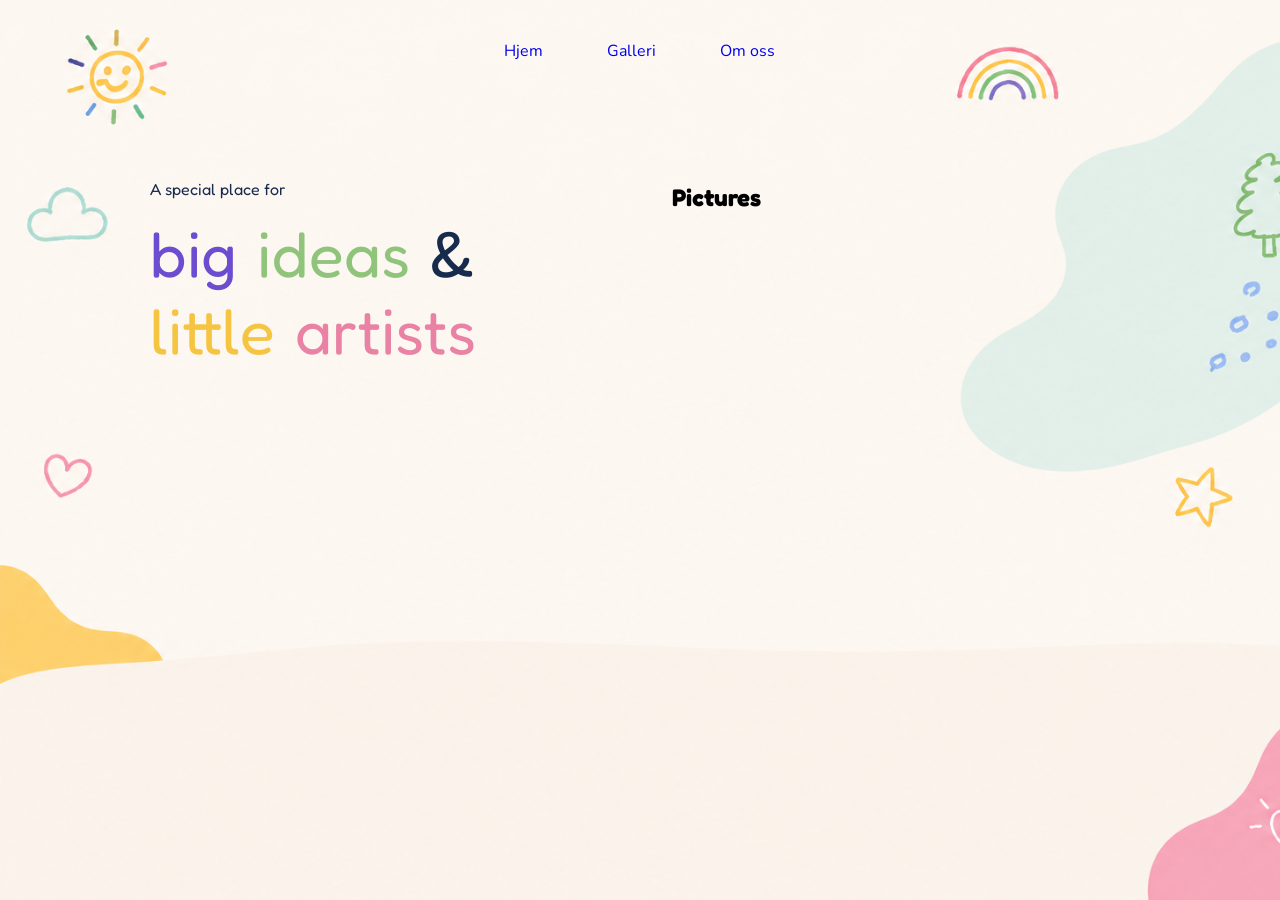
==== index.html @ 3eeebd5a "working with the style sheets" ====
<!DOCTYPE html>
<html lang="en">
<head>
    <meta charset="UTF-8">
    <meta name="viewport" content="width=device-width, initial-scale=1.0">
    <link rel="stylesheet" href="style.css">
    <link rel="stylesheet" href="responsive.css">
      <link rel="preconnect" href="https://fonts.googleapis.com">
    <link rel="preconnect" href="https://fonts.gstatic.com" crossorigin>

    <link href="https://fonts.googleapis.com/css2?family=Fredoka:wght@400;500;600;700&family=Nunito:wght@400;500;600;700&display=swap" rel="stylesheet">
    <title>My Web Page</title>
</head>
<body>
     
    <div class="container">
        <nav class="header">
            <a href="index.html">Hjem</a>
            <a href="galleri.html">Galleri</a>
            <a href="about.html">Om oss</a>
            

        </nav>
        <div class="hero">
            <div >
                <p style="margin-left: 1rem;" class="dark">A special place for</p>
                <span class="purple">big</span> <span class="soft-green">ideas</span> <span class="dark">&</span>
                <div><span class="warm-yellow">little</span> <span class="pink">artists</span></div>
            
            </div>
            <div>
                <h2>Pictures</h2>
            </div>
        </div>

    </div>

</body>
</html>
---- style.css ----
body{
    background-image: url("media/ChatGPT\ Image\ Aug\ 25\,\ 2026\,\ 08_44_20\ PM.png");
    background-repeat: no-repeat;
    background-attachment: fixed;
    background-size: cover;
    font-family: 'Nunito', sans-serif;
}

/* colors */

.purple{
    color: #6C4CCF;
}
.soft-green{
    color: #8FC47A;
}
.dark{
    color: #172B4D;
}

.warm-yellow{
    color: #F5C542;
}
.pink{
    color: #E982A5;
}



 h1, h2, h3, span, p {
            font-family: 'Fredoka', sans-serif;
}
nav a {
    text-decoration: none;
}

nav a.active {
    text-decoration: underline;
    text-decoration-thickness: 3px;
    text-underline-offset: 12px;
    text-decoration-color: burlywood;
}

.container{
    width: 80%;
    padding-left: 10%;
    padding-right: 10%;
    display: flex;
    flex-direction: column;
}

.header{
    width: 100%;
    display: flex;
    gap: 4rem;
    margin-top: 2rem;
    align-items: center;
    justify-content: center;

}

.hero{
    display: grid;
    grid-template-columns: 1fr 1fr;
    margin-top: 10%;
    gap: 4rem;
}
span{
    font-size: 4rem;
    margin-left: 1rem;
}
.flex{
    display: flex;
    flex-direction: column;
    gap: 2rem;
}
---- responsive.css ----
@media (max-width: 768px){
    .hero{
        grid-template-columns: 1fr;
    }

}
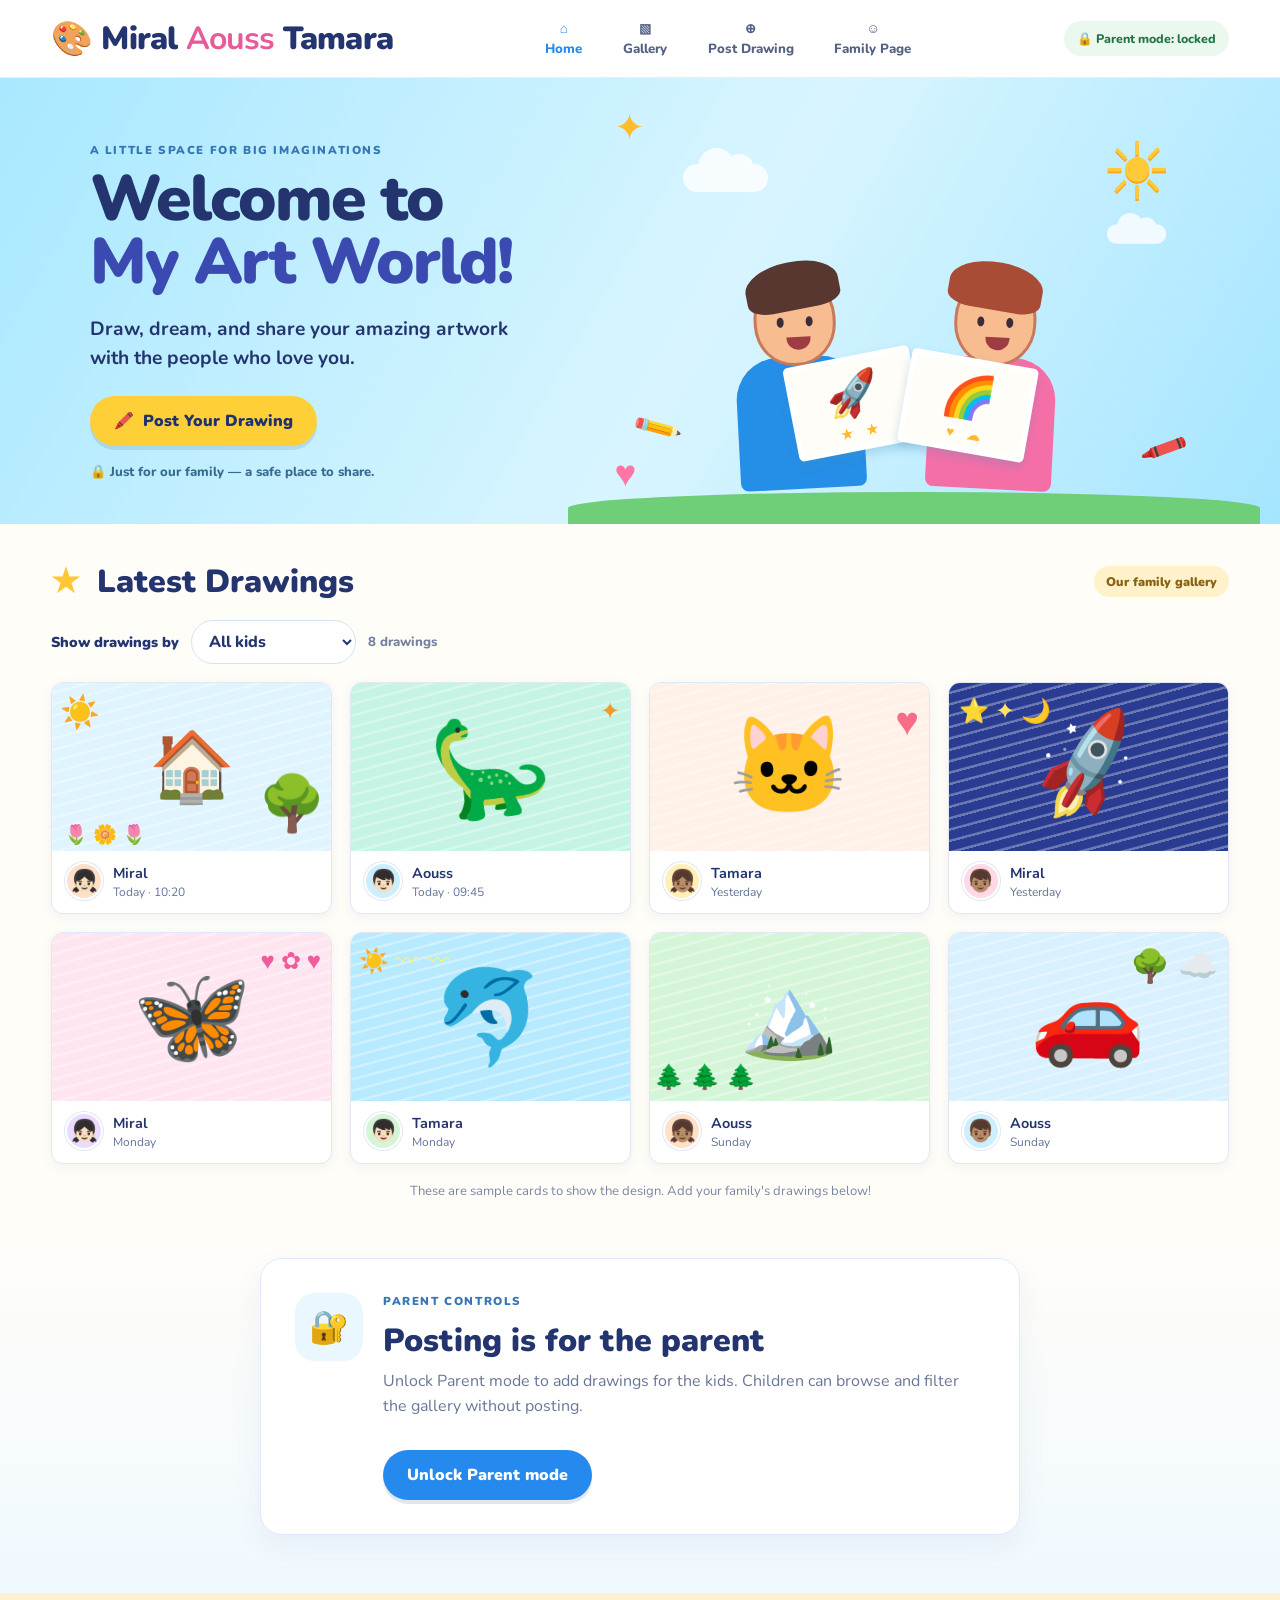
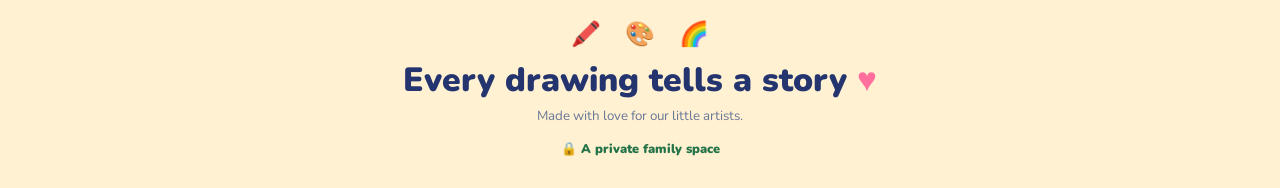
==== commit b1ccb14f: "new design" ====
--- a/index.html
+++ b/index.html
@@ -1,39 +1,150 @@
-<!DOCTYPE html>
+<!doctype html>
 <html lang="en">
 <head>
-    <meta charset="UTF-8">
-    <meta name="viewport" content="width=device-width, initial-scale=1.0">
-    <link rel="stylesheet" href="style.css">
-    <link rel="stylesheet" href="responsive.css">
-      <link rel="preconnect" href="https://fonts.googleapis.com">
-    <link rel="preconnect" href="https://fonts.gstatic.com" crossorigin>
-
-    <link href="https://fonts.googleapis.com/css2?family=Fredoka:wght@400;500;600;700&family=Nunito:wght@400;500;600;700&display=swap" rel="stylesheet">
-    <title>My Web Page</title>
+  <meta charset="utf-8">
+  <meta name="viewport" content="width=device-width, initial-scale=1">
+  <meta name="description" content="A private family gallery for sharing children's drawings.">
+  <title>My Art World — Our Family Art Gallery</title>
+  <link rel="stylesheet" href="css/styles.css">
+  <script src="js/app.js" defer></script>
 </head>
 <body>
-     
-    <div class="container">
-        <nav class="header">
-            <a href="index.html">Hjem</a>
-            <a href="galleri.html">Galleri</a>
-            <a href="about.html">Om oss</a>
-            
+  <header class="site-header">
+    <a class="brand" href="#" aria-label="My Art World home">
+      <span class="brand-mark" aria-hidden="true">🎨</span>
+      <span>Miral <b>Aouss</b> Tamara</span>
+    </a>
+    <button class="menu-toggle" id="menuToggle" aria-label="Toggle navigation" aria-expanded="false">☰</button>
+    <nav class="main-nav" id="mainNav" aria-label="Main navigation">
+      <a class="nav-link active" href="#home">⌂ <span>Home</span></a>
+      <a class="nav-link" href="#gallery">▧ <span>Gallery</span></a>
+      <a class="nav-link" href="#uploadSection">⊕ <span>Post Drawing</span></a>
+      <a class="nav-link" href="#family">☺ <span>Family Page</span></a>
+    </nav>
+    <button class="privacy-pill parent-mode-button" id="parentModeButton" type="button" aria-controls="uploadSection">🔒 Parent mode: locked</button>
+  </header>
 
-        </nav>
-        <div class="hero">
-            <div >
-                <p style="margin-left: 1rem;" class="dark">A special place for</p>
-                <span class="purple">big</span> <span class="soft-green">ideas</span> <span class="dark">&</span>
-                <div><span class="warm-yellow">little</span> <span class="pink">artists</span></div>
-            
-            </div>
-            <div>
-                <h2>Pictures</h2>
-            </div>
+  <main>
+    <section class="hero" id="home">
+      <div class="hero-doodles doodle-star">✦</div>
+      <div class="hero-doodles doodle-heart">♥</div>
+      <div class="hero-copy">
+        <p class="eyebrow">A LITTLE SPACE FOR BIG IMAGINATIONS</p>
+        <h1>Welcome to<br><span>My Art World!</span></h1>
+        <p class="hero-description">Draw, dream, and share your amazing artwork with the people who love you.</p>
+        <a class="button button-yellow" href="#uploadSection"><span aria-hidden="true">🖍️</span> Post Your Drawing</a>
+        <p class="privacy-note">🔒 Just for our family — a safe place to share.</p>
+      </div>
+      <div class="hero-art" aria-label="Illustration of children proudly showing their drawings">
+        <div class="sun">☀</div>
+        <div class="cloud cloud-one"></div><div class="cloud cloud-two"></div>
+        <div class="kid kid-blue">
+          <div class="hair hair-dark"></div><div class="face"><span class="eye"></span><span class="eye"></span><span class="smile"></span></div>
+          <div class="body blue-body"></div>
+          <div class="drawing rocket-paper"><span>🚀</span><small>★　★</small></div>
         </div>
+        <div class="kid kid-pink">
+          <div class="hair hair-red"></div><div class="face"><span class="eye"></span><span class="eye"></span><span class="smile"></span></div>
+          <div class="body pink-body"></div>
+          <div class="drawing rainbow-paper"><span>🌈</span><small>♥　☁</small></div>
+        </div>
+        <span class="floating-pencil pencil-a">✏️</span><span class="floating-pencil pencil-b">🖍️</span>
+        <div class="grass"></div>
+      </div>
+    </section>
 
-    </div>
+    <section class="gallery-section" id="gallery">
+      <div class="section-heading">
+        <h2><span class="heading-star">★</span> Latest Drawings</h2>
+        <span class="family-label">Our family gallery</span>
+      </div>
+      <div class="gallery-tools">
+        <label for="kidFilter">Show drawings by</label>
+        <select id="kidFilter">
+          <option value="all">All kids</option>
+          <option value="Miral">Miral</option>
+          <option value="Aouss">Aouss</option>
+          <option value="Tamara">Tamara</option>
+      
+        </select>
+        <span class="filter-count" id="filterCount" aria-live="polite">8 drawings</span>
+      </div>
+      <div class="gallery-grid" id="galleryGrid">
+        <article class="art-card" data-artist="Miral">
+          <div class="artwork art-house" role="img" aria-label="A colorful house, sunshine, flowers and a tree">
+            <span class="sun-drawing">☀️</span><span class="house">🏠</span><span class="tree">🌳</span><span class="flowers">🌷 🌼 🌷</span>
+          </div><div class="art-meta"><span class="avatar avatar-peach">👧🏻</span><div><strong>Miral</strong><small>Today · 10:20</small></div></div>
+        </article>
+        <article class="art-card" data-artist="Aouss">
+          <div class="artwork art-dino" role="img" aria-label="A friendly green dinosaur drawing"><span>🦕</span><i>✦</i></div>
+          <div class="art-meta"><span class="avatar avatar-blue">👦🏻</span><div><strong>Aouss</strong><small>Today · 09:45</small></div></div>
+        </article>
+        <article class="art-card" data-artist="Tamara">
+          <div class="artwork art-cat" role="img" aria-label="A cute orange cat drawing"><span>🐱</span><i>♥</i></div>
+          <div class="art-meta"><span class="avatar avatar-yellow">👧🏽</span><div><strong>Tamara</strong><small>Yesterday</small></div></div>
+        </article>
+        <article class="art-card" data-artist="Miral">
+          <div class="artwork art-space" role="img" aria-label="A rocket flying through space"><span>🚀</span><i>⭐ ✦ 🌙</i></div>
+          <div class="art-meta"><span class="avatar avatar-pink">👦🏽</span><div><strong>Miral</strong><small>Yesterday</small></div></div>
+        </article>
+        <article class="art-card" data-artist="Miral">
+          <div class="artwork art-butterfly" role="img" aria-label="A colorful butterfly"><span>🦋</span><i>♥ ✿ ♥</i></div>
+          <div class="art-meta"><span class="avatar avatar-lilac">👧🏻</span><div><strong>Miral</strong><small>Monday</small></div></div>
+        </article>
+        <article class="art-card" data-artist="Tamara">
+          <div class="artwork art-ocean" role="img" aria-label="A dolphin jumping in a blue sea"><span>🐬</span><i>☀️ 〰 〰</i></div>
+          <div class="art-meta"><span class="avatar avatar-green">👦🏻</span><div><strong>Tamara</strong><small>Monday</small></div></div>
+        </article>
+        <article class="art-card" data-artist="Aouss">
+          <div class="artwork art-mountain" role="img" aria-label="Mountains, trees and a river"><span>🏔️</span><i>🌲 🌲 🌲</i></div>
+          <div class="art-meta"><span class="avatar avatar-peach">👧🏽</span><div><strong>Aouss</strong><small>Sunday</small></div></div>
+        </article>
+        <article class="art-card" data-artist="Aouss">
+          <div class="artwork art-car" role="img" aria-label="A red car on a road"><span>🚗</span><i>🌳 ☁️</i></div>
+          <div class="art-meta"><span class="avatar avatar-blue">👦🏽</span><div><strong>Aouss</strong><small>Sunday</small></div></div>
+        </article>
+      </div>
+      <p class="demo-note">These are sample cards to show the design. Add your family's drawings below!</p>
+    </section>
 
+    <section class="upload-section" id="uploadSection">
+      <div class="upload-card">
+        <div class="parent-lock-message" id="parentLockMessage">
+          <span class="lock-illustration" aria-hidden="true">🔐</span>
+          <div>
+            <p class="eyebrow">PARENT CONTROLS</p>
+            <h2>Posting is for the parent</h2>
+            <p>Unlock Parent mode to add drawings for the kids. Children can browse and filter the gallery without posting.</p>
+            <button class="button button-blue" id="unlockParentButton" type="button">Unlock Parent mode</button>
+          </div>
+        </div>
+        <div class="upload-form-wrap" id="uploadFormWrap" hidden>
+        <div class="upload-intro">
+          <span class="upload-icon">🖍️</span>
+          <div><p class="eyebrow">YOUR NEXT MASTERPIECE</p><h2>Share a new drawing</h2>
+          <p>Choose a picture from your device and give your artwork a name.</p></div>
+        </div>
+        <form id="uploadForm">
+          <label class="field-label" for="drawingTitle">Drawing name</label>
+          <input id="drawingTitle" name="drawingTitle" type="text" maxlength="60" placeholder="My amazing rainbow..." required>
+          <label class="field-label" for="artistName">Artist</label>
+          <input id="artistName" name="artistName" type="text" maxlength="30" placeholder="Who made this?" required>
+          <label class="field-label" for="drawingFile">Choose drawing picture</label>
+          <input id="drawingFile" name="drawingFile" type="file" accept="image/*" required>
+          <p class="form-hint">Prototype note: pictures are only added in this browser preview. They are not uploaded to a server or shared with family members.</p>
+          <button class="button button-blue" type="submit">✨ Add to this gallery</button>
+          <p class="form-message" id="formMessage" role="status" aria-live="polite"></p>
+        </form>
+        </div>
+      </div>
+    </section>
+  </main>
+
+  <footer class="site-footer" id="family">
+    <div class="footer-art" aria-hidden="true">🖍️　🎨　🌈</div>
+    <p>Every drawing tells a story <span>♥</span></p>
+    <small>Made with love for our little artists.</small>
+    <div class="footer-lock">🔒 A private family space</div>
+  </footer>
 </body>
-</html>+</html>
--- a/css/styles.css
+++ b/css/styles.css
@@ -0,0 +1,122 @@
+@import url('https://fonts.googleapis.com/css2?family=Nunito:wght@400;600;700;800;900&display=swap');
+
+:root {
+  --navy: #24346f;
+  --blue: #2689ed;
+  --sky: #bcecff;
+  --yellow: #ffcf38;
+  --pink: #ff8bb4;
+  --paper: #fffdf8;
+  --muted: #64739a;
+}
+* { box-sizing: border-box; }
+html { scroll-behavior: smooth; }
+body { margin: 0; font-family: 'Nunito', 'Trebuchet MS', sans-serif; color: var(--navy); background: var(--paper); }
+a { color: inherit; text-decoration: none; }
+.site-header { min-height: 78px; padding: 12px clamp(16px, 4vw, 52px); display: flex; align-items: center; justify-content: space-between; gap: 24px; background: #fff; border-bottom: 1px solid #e5f0ff; position: sticky; top: 0; z-index: 10; }
+.brand { display: flex; align-items: center; gap: 9px; font-size: clamp(1.45rem, 2.5vw, 2.15rem); font-weight: 900; letter-spacing: -.8px; white-space: nowrap; }
+.brand-mark { font-size: 2.1rem; }
+.brand b { color: #e75b9a; }
+.main-nav { display: flex; align-items: center; gap: clamp(12px, 2.4vw, 36px); }
+.nav-link { display: flex; flex-direction: column; align-items: center; gap: 2px; padding: 7px 5px; color: #536183; font-weight: 800; font-size: .83rem; }
+.nav-link:first-letter { font-size: 1.25rem; }
+.nav-link:hover, .nav-link.active { color: var(--blue); }
+.privacy-pill { white-space: nowrap; border-radius: 999px; background: #eaf8ed; color: #247348; padding: 9px 13px; font-weight: 800; font-size: .78rem; }
+.menu-toggle { display: none; border: 0; border-radius: 10px; background: #eef6ff; padding: 8px 12px; color: var(--navy); font-size: 1.25rem; }
+.hero { position: relative; overflow: hidden; display: grid; grid-template-columns: 1fr 1.1fr; min-height: 360px; padding: clamp(34px, 5vw, 66px) clamp(24px, 7vw, 96px) 30px; background: linear-gradient(120deg, #a9e8ff 0%, #d8f5ff 55%, #a5e5ff 100%); }
+.hero-copy { z-index: 2; max-width: 520px; align-self: center; }
+.eyebrow { margin: 0 0 10px; color: #3676b5; font-size: .72rem; font-weight: 900; letter-spacing: 1.6px; }
+h1 { margin: 0; font-size: clamp(2.6rem, 5vw, 4.3rem); line-height: .99; font-weight: 900; letter-spacing: -2px; }
+h1 span { color: #3b4ab0; }
+.hero-description { max-width: 420px; margin: 20px 0 24px; font-size: clamp(1rem, 1.6vw, 1.2rem); line-height: 1.5; font-weight: 700; }
+.button { display: inline-flex; justify-content: center; align-items: center; gap: 9px; border: 0; border-radius: 999px; padding: 14px 24px; font: inherit; font-weight: 900; cursor: pointer; box-shadow: 0 4px 0 rgba(31, 57, 105, .12); transition: transform .15s ease, box-shadow .15s ease; }
+.button:hover { transform: translateY(-2px); box-shadow: 0 6px 0 rgba(31, 57, 105, .12); }
+.button-yellow { background: var(--yellow); color: #1f326e; }
+.button-blue { background: var(--blue); color: white; margin-top: 14px; }
+.privacy-note { color: #366b91; font-size: .82rem; font-weight: 800; margin-top: 17px; }
+.hero-art { min-height: 280px; position: relative; align-self: stretch; }
+.sun { position: absolute; right: 3%; top: -24px; font-size: 5rem; color: #ffca37; text-shadow: 0 2px #f7a91b; }
+.cloud { position: absolute; width: 85px; height: 28px; background: #fff; border-radius: 40px; opacity: .8; }
+.cloud:before, .cloud:after { content: ""; position: absolute; background: inherit; border-radius: 50%; }
+.cloud:before { width: 37px; height: 37px; left: 15px; top: -16px; }
+.cloud:after { width: 29px; height: 29px; left: 42px; top: -10px; }
+.cloud-one { top: 22px; left: 12%; }.cloud-two { top: 78px; right: 2%; transform: scale(.7); }
+.kid { position: absolute; bottom: 5px; width: 155px; height: 245px; }
+.kid-blue { left: 18%; transform: rotate(-3deg); }.kid-pink { left: 52%; transform: rotate(3deg); }
+.face { position: absolute; z-index: 2; top: 34px; left: 38px; width: 82px; height: 88px; border-radius: 46% 46% 48% 48%; background: #f7bd91; border: 3px solid #c87958; }
+.hair { position: absolute; z-index: 3; top: 18px; left: 31px; width: 94px; height: 48px; border-radius: 50% 48% 25% 25%; }
+.hair-dark { background: #57372f; transform: rotate(-8deg); }.hair-red { background: #a94c35; transform: rotate(7deg); }
+.eye { position: absolute; top: 36px; width: 7px; height: 10px; border-radius: 50%; background: #392d3a; }.eye:first-child { left: 20px; }.eye:nth-child(2) { right: 20px; }
+.smile { position: absolute; bottom: 13px; left: 29px; width: 24px; height: 13px; border-radius: 0 0 18px 18px; background: #9e3c43; }
+.body { position: absolute; bottom: 0; left: 17px; width: 126px; height: 132px; border-radius: 42px 42px 8px 8px; }
+.blue-body { background: #258ee7; }.pink-body { background: #f56fa7; }
+.drawing { position: absolute; z-index: 4; top: 115px; width: 128px; height: 95px; border: 5px solid white; background: #fffdf7; box-shadow: 0 5px 10px #4c8db744; display: flex; flex-direction: column; align-items: center; justify-content: center; border-radius: 5px; }
+.drawing span { font-size: 2.7rem; }.drawing small { color: #ffb92c; font-weight: 900; }.rocket-paper { left: 70px; transform: rotate(-8deg); }.rainbow-paper { left: -8px; transform: rotate(7deg); }
+.floating-pencil { position: absolute; z-index: 5; font-size: 2rem; }.pencil-a { left: 4%; bottom: 45px; transform: rotate(-30deg); }.pencil-b { right: 1%; bottom: 24px; transform: rotate(25deg); }
+.grass { position: absolute; height: 32px; left: -8%; right: -12%; bottom: -30px; background: #6fce78; border-radius: 50% 50% 0 0; }
+.doodle-star, .doodle-heart { position: absolute; color: #ffbd2e; font-size: 2.3rem; }.doodle-star { top: 25px; left: 48%; }.doodle-heart { bottom: 25px; left: 48%; color: #ff75a5; }
+.gallery-section { max-width: 1320px; margin: 0 auto; padding: 36px clamp(18px, 4vw, 52px) 30px; }
+.section-heading { display: flex; justify-content: space-between; align-items: center; gap: 12px; margin-bottom: 20px; }
+h2 { margin: 0; font-size: clamp(1.55rem, 2.5vw, 2rem); font-weight: 900; }
+.heading-star { color: #ffc832; margin-right: 8px; }
+.family-label { background: #fff1c9; color: #886315; padding: 7px 12px; border-radius: 999px; font-weight: 900; font-size: .78rem; }
+.gallery-grid { display: grid; grid-template-columns: repeat(4, minmax(0, 1fr)); gap: 18px; }
+.art-card { overflow: hidden; background: white; border: 1px solid #e2e8f1; border-radius: 12px; box-shadow: 0 3px 12px #293b6810; transition: transform .18s ease, box-shadow .18s ease; }
+.art-card:hover { transform: translateY(-3px); box-shadow: 0 9px 20px #293b6818; }
+.artwork { position: relative; height: 168px; overflow: hidden; display: flex; justify-content: center; align-items: center; font-size: 5rem; }
+.artwork:before { content: ""; position: absolute; inset: 0; opacity: .65; background-image: repeating-linear-gradient(165deg, transparent 0 8px, #ffffff7a 9px 11px); }
+.artwork > span, .artwork > i { position: relative; z-index: 1; font-style: normal; }
+.artwork i { position: absolute; right: 10px; top: 12px; font-size: 1.5rem; }
+.art-house { background: #dff4ff; }.art-house .sun-drawing { position: absolute; left: 8px; top: 8px; font-size: 2rem; }.art-house .house { font-size: 4.3rem; }.art-house .tree { position: absolute; right: 5px; bottom: 10px; font-size: 3.4rem; }.art-house .flowers { position: absolute; bottom: 3px; left: 12px; font-size: 1.2rem; }
+.art-dino { background: #c5f4e4; }.art-dino span { font-size: 6rem; transform: rotate(-8deg); }.art-dino i { color: #f39a2d; }
+.art-cat { background: #fff0e8; }.art-cat span { font-size: 6rem; }.art-cat i { color: #f56d87; font-size: 2.5rem; }
+.art-space { background: #293c91; color: white; }.art-space span { font-size: 5.5rem; transform: rotate(-15deg); }.art-space i { color: #ffe06a; left: 10px; right: auto; }
+.art-butterfly { background: #ffe5f0; }.art-butterfly span { font-size: 6rem; }.art-butterfly i { color: #ef5c9d; }
+.art-ocean { background: #b8eaff; }.art-ocean span { font-size: 5.8rem; transform: rotate(-8deg); }.art-ocean i { color: #fff56b; left: 8px; right: auto; }
+.art-mountain { background: #d5f5d9; }.art-mountain span { font-size: 5rem; }.art-mountain i { top: auto; bottom: 8px; left: 4px; right: auto; font-size: 1.5rem; }
+.art-car { background: #d9f0ff; }.art-car span { font-size: 5.8rem; }.art-car i { font-size: 2rem; }
+.art-meta { display: flex; align-items: center; gap: 10px; padding: 11px 13px 13px; }
+.avatar { width: 38px; height: 38px; display: grid; place-items: center; flex-shrink: 0; border-radius: 50%; font-size: 1.35rem; border: 2px solid white; box-shadow: 0 0 0 1px #e2e8f0; }
+.avatar-peach { background: #ffe1c9; }.avatar-blue { background: #cdeeff; }.avatar-yellow { background: #fff0b6; }.avatar-pink { background: #ffd9e7; }.avatar-lilac { background: #eadbff; }.avatar-green { background: #d4f6d7; }
+.art-meta strong, .art-meta small { display: block; }.art-meta strong { font-size: .9rem; }.art-meta small { color: var(--muted); font-size: .75rem; margin-top: 1px; }
+.demo-note { margin: 18px 0 0; color: #7b86a4; text-align: center; font-size: .82rem; }
+.upload-section { padding: 28px 18px 58px; background: linear-gradient(180deg, #fffdf8, #f0f9ff); }
+.upload-card { max-width: 760px; margin: 0 auto; padding: clamp(20px, 4vw, 34px); background: white; border: 1px solid #e1eafa; border-radius: 22px; box-shadow: 0 12px 30px #2b4a7810; }
+.upload-intro { display: flex; align-items: center; gap: 17px; margin-bottom: 24px; }.upload-icon { display: grid; place-items: center; width: 65px; height: 65px; border-radius: 18px; background: #fff1c7; font-size: 2rem; flex-shrink: 0; }.upload-intro h2 { margin-bottom: 5px; }.upload-intro p:last-child { margin: 0; color: #697797; }
+#uploadForm { display: grid; gap: 9px; }.field-label { margin-top: 6px; font-size: .88rem; font-weight: 900; }.field-label:first-child { margin-top: 0; }
+input[type="text"], input[type="file"] { width: 100%; padding: 12px 13px; border: 1px solid #d8e2f1; border-radius: 10px; background: #fff; color: var(--navy); font: inherit; }
+input:focus-visible, button:focus-visible, a:focus-visible { outline: 3px solid #79c7ff; outline-offset: 3px; }
+.form-hint { margin: 5px 0 0; color: #7b86a4; font-size: .78rem; line-height: 1.5; }.form-message { margin: 0; font-weight: 800; color: #247348; }
+.site-footer { position: relative; overflow: hidden; padding: 25px 20px 30px; text-align: center; background: #fff1d1; }.site-footer p { margin: 0; font-size: clamp(1.5rem, 3vw, 2.1rem); font-weight: 900; }.site-footer p span { color: #ff6e9d; }.site-footer small { display: block; margin-top: 4px; color: #697797; }.footer-art { font-size: 1.5rem; margin-bottom: 7px; }.footer-lock { margin-top: 15px; color: #247348; font-size: .8rem; font-weight: 900; }
+@media (max-width: 900px) {
+  .site-header { gap: 12px; }.brand { font-size: 1.5rem; }.privacy-pill { display: none; }
+  .hero { grid-template-columns: 1fr .9fr; padding-left: 5%; padding-right: 4%; }.kid { transform: scale(.82); transform-origin: bottom center; }.kid-blue { left: 8%; }.kid-pink { left: 48%; }.hero-art { min-height: 260px; }
+  .gallery-grid { grid-template-columns: repeat(2, minmax(0, 1fr)); }
+}
+@media (max-width: 620px) {
+  .site-header { min-height: 68px; flex-wrap: wrap; }.brand { font-size: 1.45rem; }.brand-mark { font-size: 1.8rem; }.menu-toggle { display: block; margin-left: auto; }
+  .main-nav { display: none; order: 3; width: 100%; justify-content: space-between; gap: 3px; padding-top: 8px; border-top: 1px solid #eef2f9; }.main-nav.open { display: flex; }.nav-link { font-size: .7rem; }
+  .hero { display: flex; flex-direction: column; padding: 32px 23px 0; }.hero-copy { max-width: none; }.hero-description { margin: 15px 0 18px; }.hero-art { width: 100%; min-height: 245px; margin-top: 8px; }.kid { transform: scale(.78); }.kid-blue { left: 12%; }.kid-pink { left: 49%; }.sun { font-size: 3.7rem; top: -3px; }
+  .doodle-star { left: auto; right: 20px; top: 20px; }.doodle-heart { left: auto; right: 24px; bottom: 250px; }
+  .gallery-section { padding-top: 28px; }.section-heading { align-items: flex-start; flex-direction: column; }.family-label { align-self: flex-start; }.gallery-grid { gap: 12px; }.artwork { height: 135px; }.art-meta { padding: 9px; gap: 8px; }.avatar { width: 32px; height: 32px; font-size: 1.1rem; }.art-meta strong { font-size: .82rem; }.art-meta small { font-size: .68rem; }
+  .upload-intro { align-items: flex-start; }.upload-icon { width: 48px; height: 48px; font-size: 1.5rem; }.upload-intro h2 { font-size: 1.4rem; }
+}
+@media (prefers-reduced-motion: reduce) { html { scroll-behavior: auto; } *, *::before, *::after { transition: none !important; } }
+
+
+/* Parent-only posting controls and artist filter */
+.parent-mode-button { border: 0; cursor: pointer; font-family: inherit; }
+.gallery-tools { display: flex; align-items: center; gap: 12px; margin: -3px 0 18px; flex-wrap: wrap; }
+.gallery-tools label { font-size: .9rem; font-weight: 900; }
+.gallery-tools select { min-width: 165px; border: 1px solid #d8e2f1; border-radius: 999px; padding: 9px 36px 9px 13px; color: var(--navy); background: white; font: inherit; font-weight: 800; cursor: pointer; }
+.filter-count { color: #74809e; font-size: .82rem; font-weight: 800; }
+.parent-lock-message { display: flex; align-items: flex-start; gap: 20px; }
+.lock-illustration { display: grid; place-items: center; flex-shrink: 0; width: 68px; height: 68px; border-radius: 20px; background: #eaf7ff; font-size: 2rem; }
+.parent-lock-message h2 { margin-bottom: 7px; }
+.parent-lock-message p:not(.eyebrow) { margin: 0 0 17px; color: #697797; line-height: 1.55; }
+.upload-form-wrap[hidden] { display: none; }
+@media (max-width: 620px) {
+  .parent-lock-message { flex-direction: column; gap: 13px; }
+  .gallery-tools { align-items: flex-start; }
+  .gallery-tools select { flex: 1; }
+}
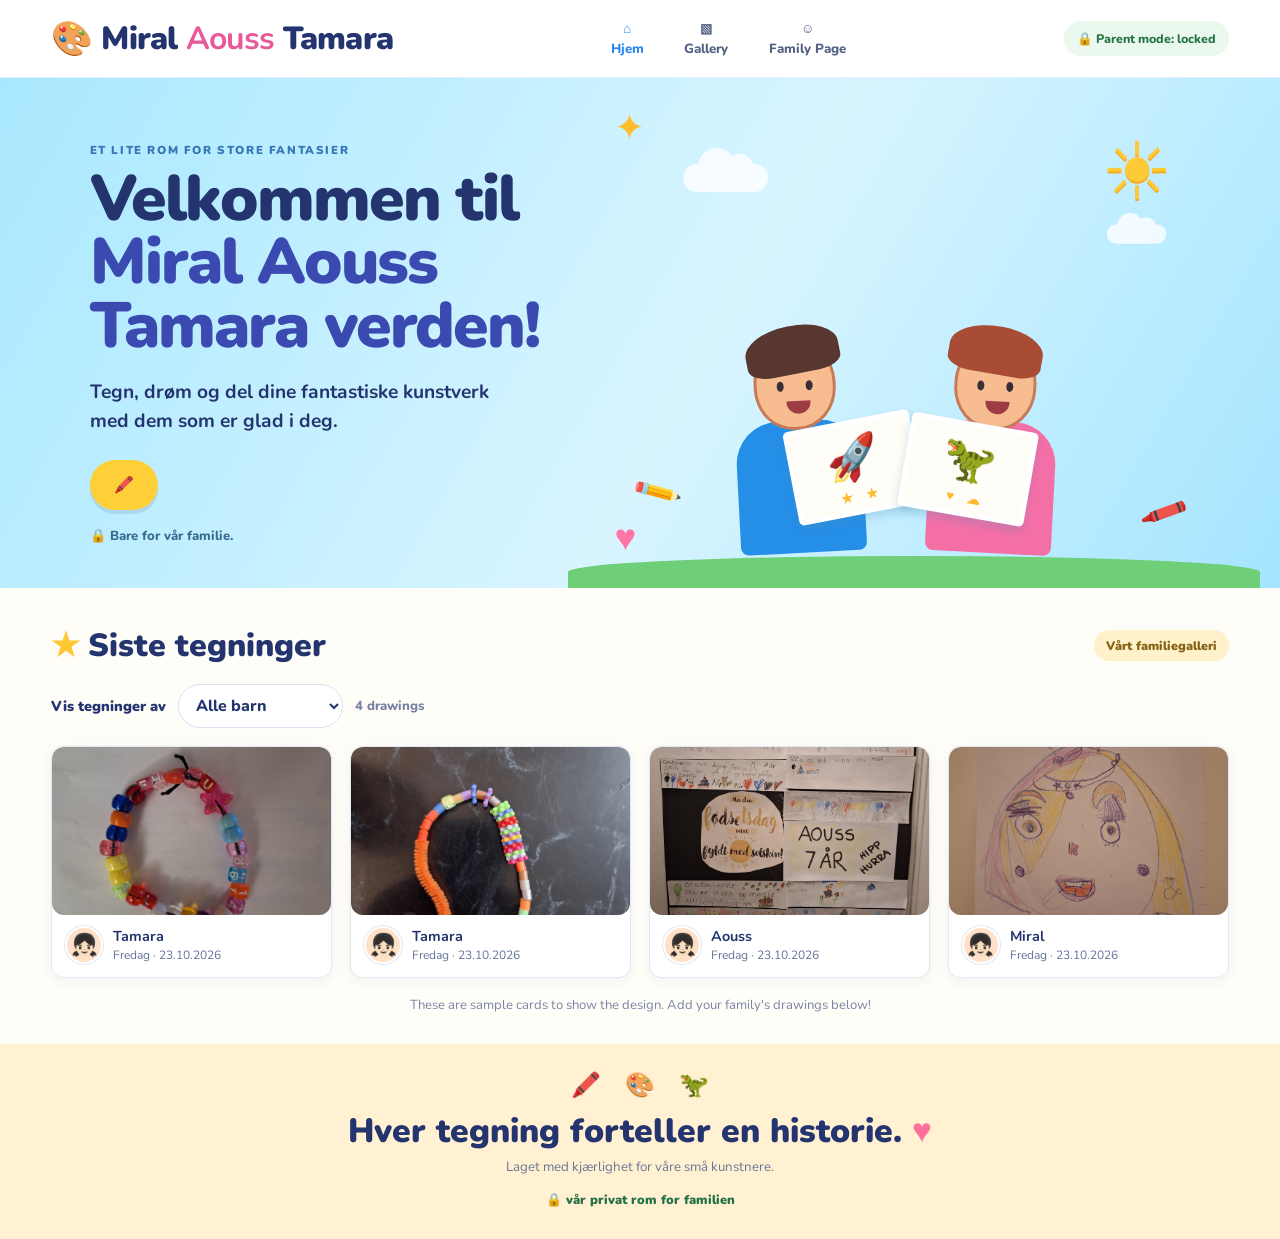
==== commit 21aa4c3a: "last editions" ====
--- a/index.html
+++ b/index.html
@@ -4,7 +4,7 @@
   <meta charset="utf-8">
   <meta name="viewport" content="width=device-width, initial-scale=1">
   <meta name="description" content="A private family gallery for sharing children's drawings.">
-  <title>My Art World — Our Family Art Gallery</title>
+  <title>Miral Aouss Tamara — Kunstgalleri</title>
   <link rel="stylesheet" href="css/styles.css">
   <script src="js/app.js" defer></script>
 </head>
@@ -16,12 +16,12 @@
     </a>
     <button class="menu-toggle" id="menuToggle" aria-label="Toggle navigation" aria-expanded="false">☰</button>
     <nav class="main-nav" id="mainNav" aria-label="Main navigation">
-      <a class="nav-link active" href="#home">⌂ <span>Home</span></a>
+      <a class="nav-link active" href="#home">⌂ <span>Hjem</span></a>
       <a class="nav-link" href="#gallery">▧ <span>Gallery</span></a>
-      <a class="nav-link" href="#uploadSection">⊕ <span>Post Drawing</span></a>
+      <!--<a class="nav-link" href="#uploadSection">⊕ <span>Post Drawing</span></a>-->
       <a class="nav-link" href="#family">☺ <span>Family Page</span></a>
     </nav>
-    <button class="privacy-pill parent-mode-button" id="parentModeButton" type="button" aria-controls="uploadSection">🔒 Parent mode: locked</button>
+    <button class="privacy-pill parent-mode-button" id="#" type="button" aria-controls="uploadSection">🔒 Parent mode: locked</button>
   </header>
 
   <main>
@@ -29,11 +29,11 @@
       <div class="hero-doodles doodle-star">✦</div>
       <div class="hero-doodles doodle-heart">♥</div>
       <div class="hero-copy">
-        <p class="eyebrow">A LITTLE SPACE FOR BIG IMAGINATIONS</p>
-        <h1>Welcome to<br><span>My Art World!</span></h1>
-        <p class="hero-description">Draw, dream, and share your amazing artwork with the people who love you.</p>
-        <a class="button button-yellow" href="#uploadSection"><span aria-hidden="true">🖍️</span> Post Your Drawing</a>
-        <p class="privacy-note">🔒 Just for our family — a safe place to share.</p>
+        <p class="eyebrow">ET LITE ROM FOR STORE FANTASIER</p>
+        <h1>Velkommen til<br><span>Miral Aouss Tamara verden!</span></h1>
+        <p class="hero-description">Tegn, drøm og del dine fantastiske kunstverk med dem som er glad i deg.</p>
+        <a class="button button-yellow" href="#uploadSection"><span aria-hidden="true">🖍️</span> </a>
+        <p class="privacy-note">🔒 Bare for vår familie.</p>
       </div>
       <div class="hero-art" aria-label="Illustration of children proudly showing their drawings">
         <div class="sun">☀</div>
@@ -46,7 +46,7 @@
         <div class="kid kid-pink">
           <div class="hair hair-red"></div><div class="face"><span class="eye"></span><span class="eye"></span><span class="smile"></span></div>
           <div class="body pink-body"></div>
-          <div class="drawing rainbow-paper"><span>🌈</span><small>♥　☁</small></div>
+          <div class="drawing rainbow-paper"><span>🦖</span><small>♥　☁</small></div>
         </div>
         <span class="floating-pencil pencil-a">✏️</span><span class="floating-pencil pencil-b">🖍️</span>
         <div class="grass"></div>
@@ -55,22 +55,95 @@
 
     <section class="gallery-section" id="gallery">
       <div class="section-heading">
-        <h2><span class="heading-star">★</span> Latest Drawings</h2>
-        <span class="family-label">Our family gallery</span>
+        <h2><span class="heading-star">★</span>Siste tegninger</h2>
+        <span class="family-label">Vårt familiegalleri</span>
       </div>
       <div class="gallery-tools">
-        <label for="kidFilter">Show drawings by</label>
+        <label for="kidFilter">Vis tegninger av</label>
         <select id="kidFilter">
-          <option value="all">All kids</option>
+          <option value="all">Alle barn</option>
           <option value="Miral">Miral</option>
           <option value="Aouss">Aouss</option>
           <option value="Tamara">Tamara</option>
       
         </select>
-        <span class="filter-count" id="filterCount" aria-live="polite">8 drawings</span>
+        <span class="filter-count" id="filterCount" aria-live="polite">8 tegninger</span>
       </div>
       <div class="gallery-grid" id="galleryGrid">
-        <article class="art-card" data-artist="Miral">
+
+        
+<article class="art-card" data-artist="Tamara">
+  <div class="artwork">
+    <img
+      src="media/tamara.png"
+      alt="Miral's colorful drawing of a house, sunshine, flowers and a tree"
+      class="artwork-image"
+    >
+  </div>
+
+  <div class="art-meta">
+    <span class="avatar avatar-peach">👧🏻</span>
+    <div>
+      <strong>Tamara</strong>
+      <small>Fredag · 23.10.2026</small>
+    </div>
+  </div>
+</article>
+<article class="art-card" data-artist="Tamara">
+  <div class="artwork">
+    <img
+      src="media/tamara2.png"
+      alt="Miral's colorful drawing of a house, sunshine, flowers and a tree"
+      class="artwork-image"
+    >
+  </div>
+
+  <div class="art-meta">
+    <span class="avatar avatar-peach">👧🏻</span>
+    <div>
+      <strong>Tamara</strong>
+      <small>Fredag · 23.10.2026</small>
+    </div>
+  </div>
+</article>
+<article class="art-card" data-artist="Aouss">
+  <div class="artwork">
+    <img
+      src="media/aouss1.png"
+      alt="Miral's colorful drawing of a house, sunshine, flowers and a tree"
+      class="artwork-image"
+    >
+  </div>
+
+  <div class="art-meta">
+    <span class="avatar avatar-peach">👧🏻</span>
+    <div>
+      <strong>Aouss</strong>
+      <small>Fredag · 23.10.2026</small>
+    </div>
+  </div>
+</article>
+<article class="art-card" data-artist="Miral">
+  <div class="artwork">
+    <img
+      src="media/miral1.png"
+      alt="Miral's colorful drawing of a house, sunshine, flowers and a tree"
+      class="artwork-image"
+    >
+  </div>
+
+  <div class="art-meta">
+    <span class="avatar avatar-peach">👧🏻</span>
+    <div>
+      <strong>Miral</strong>
+      <small>Fredag · 23.10.2026</small>
+    </div>
+  </div>
+</article>
+
+
+      <!--
+  <article class="art-card" data-artist="Miral">
           <div class="artwork art-house" role="img" aria-label="A colorful house, sunshine, flowers and a tree">
             <span class="sun-drawing">☀️</span><span class="house">🏠</span><span class="tree">🌳</span><span class="flowers">🌷 🌼 🌷</span>
           </div><div class="art-meta"><span class="avatar avatar-peach">👧🏻</span><div><strong>Miral</strong><small>Today · 10:20</small></div></div>
@@ -103,11 +176,40 @@
           <div class="artwork art-car" role="img" aria-label="A red car on a road"><span>🚗</span><i>🌳 ☁️</i></div>
           <div class="art-meta"><span class="avatar avatar-blue">👦🏽</span><div><strong>Aouss</strong><small>Sunday</small></div></div>
         </article>
+
+
+
+      -->
       </div>
       <p class="demo-note">These are sample cards to show the design. Add your family's drawings below!</p>
     </section>
 
-    <section class="upload-section" id="uploadSection">
+<div class="art-viewer" id="artViewer" aria-hidden="true">
+
+  <button class="viewer-close" id="viewerClose"
+          aria-label="Close viewer">&times;</button>
+
+  <div class="viewer-counter" id="viewerCounter">1 / 4</div>
+
+  <button class="viewer-nav viewer-prev" id="viewerPrev"
+          aria-label="Previous drawing">&#10094;</button>
+
+  <div class="viewer-content">
+    <img id="viewerImage" src="" alt="">
+
+    <div class="viewer-info">
+      <h2 id="viewerArtist"></h2>
+      <p id="viewerDate"></p>
+    </div>
+  </div>
+
+  <button class="viewer-nav viewer-next" id="viewerNext"
+          aria-label="Next drawing">&#10095;</button>
+
+</div>
+
+   <!--
+     <section class="upload-section" id="uploadSection">
       <div class="upload-card">
         <div class="parent-lock-message" id="parentLockMessage">
           <span class="lock-illustration" aria-hidden="true">🔐</span>
@@ -138,13 +240,14 @@
         </div>
       </div>
     </section>
+   -->
   </main>
 
   <footer class="site-footer" id="family">
-    <div class="footer-art" aria-hidden="true">🖍️　🎨　🌈</div>
-    <p>Every drawing tells a story <span>♥</span></p>
-    <small>Made with love for our little artists.</small>
-    <div class="footer-lock">🔒 A private family space</div>
+    <div class="footer-art" aria-hidden="true">🖍️　🎨　🦖</div>
+    <p>Hver tegning forteller en historie. <span>♥</span></p>
+    <small>Laget med kjærlighet for våre små kunstnere.</small>
+    <div class="footer-lock">🔒 vår privat rom for familien</div>
   </footer>
 </body>
 </html>
--- a/css/styles.css
+++ b/css/styles.css
@@ -23,7 +23,7 @@
 .nav-link:hover, .nav-link.active { color: var(--blue); }
 .privacy-pill { white-space: nowrap; border-radius: 999px; background: #eaf8ed; color: #247348; padding: 9px 13px; font-weight: 800; font-size: .78rem; }
 .menu-toggle { display: none; border: 0; border-radius: 10px; background: #eef6ff; padding: 8px 12px; color: var(--navy); font-size: 1.25rem; }
-.hero { position: relative; overflow: hidden; display: grid; grid-template-columns: 1fr 1.1fr; min-height: 360px; padding: clamp(34px, 5vw, 66px) clamp(24px, 7vw, 96px) 30px; background: linear-gradient(120deg, #a9e8ff 0%, #d8f5ff 55%, #a5e5ff 100%); }
+.hero { position: relative; overflow: hidden; display: grid; grid-template-columns: 1fr 1.1fr; min-height: 360px; padding: clamp(34px, 5vw, 66px) clamp(24px, 7vw, 96px) 30px; background: linear-gradient(120deg, #a9e8ff 0%, #d8f5ff 55%, #a5e5ff 100%);}
 .hero-copy { z-index: 2; max-width: 520px; align-self: center; }
 .eyebrow { margin: 0 0 10px; color: #3676b5; font-size: .72rem; font-weight: 900; letter-spacing: 1.6px; }
 h1 { margin: 0; font-size: clamp(2.6rem, 5vw, 4.3rem); line-height: .99; font-weight: 900; letter-spacing: -2px; }
@@ -63,8 +63,18 @@
 .gallery-grid { display: grid; grid-template-columns: repeat(4, minmax(0, 1fr)); gap: 18px; }
 .art-card { overflow: hidden; background: white; border: 1px solid #e2e8f1; border-radius: 12px; box-shadow: 0 3px 12px #293b6810; transition: transform .18s ease, box-shadow .18s ease; }
 .art-card:hover { transform: translateY(-3px); box-shadow: 0 9px 20px #293b6818; }
-.artwork { position: relative; height: 168px; overflow: hidden; display: flex; justify-content: center; align-items: center; font-size: 5rem; }
-.artwork:before { content: ""; position: absolute; inset: 0; opacity: .65; background-image: repeating-linear-gradient(165deg, transparent 0 8px, #ffffff7a 9px 11px); }
+.artwork {  width: 100%;
+  height: 240px;
+  overflow: hidden;
+  border-radius: 12px;
+  background: #fff8e8; position: relative; height: 168px; overflow: hidden; display: flex; justify-content: center; align-items: center; font-size: 5rem; }
+.artwork-image {
+  width: 100%;
+  height: 100%;
+  object-fit: cover;
+  display: block;
+}
+  .artwork:before { content: ""; position: absolute; inset: 0; opacity: .65; }
 .artwork > span, .artwork > i { position: relative; z-index: 1; font-style: normal; }
 .artwork i { position: absolute; right: 10px; top: 12px; font-size: 1.5rem; }
 .art-house { background: #dff4ff; }.art-house .sun-drawing { position: absolute; left: 8px; top: 8px; font-size: 2rem; }.art-house .house { font-size: 4.3rem; }.art-house .tree { position: absolute; right: 5px; bottom: 10px; font-size: 3.4rem; }.art-house .flowers { position: absolute; bottom: 3px; left: 12px; font-size: 1.2rem; }
@@ -120,3 +130,145 @@
   .gallery-tools { align-items: flex-start; }
   .gallery-tools select { flex: 1; }
 }
+
+.art-card {
+  cursor: pointer;
+}
+
+.artwork-image {
+  width: 100%;
+  height: 240px;
+  object-fit: cover;
+  display: block;
+}
+
+.art-viewer {
+  position: fixed;
+  inset: 0;
+  z-index: 99999;
+  display: none;
+  align-items: center;
+  justify-content: center;
+  padding: 60px 75px 25px;
+  box-sizing: border-box;
+  background: rgba(20, 18, 30, 0.97);
+  color: white;
+}
+
+.art-viewer.active {
+  display: flex;
+}
+
+.viewer-content {
+  display: flex;
+  flex-direction: column;
+  align-items: center;
+  justify-content: center;
+  width: 100%;
+  height: 100%;
+  min-width: 0;
+}
+
+#viewerImage {
+  display: block;
+  max-width: 100%;
+  max-height: calc(100% - 85px);
+  width: auto;
+  height: auto;
+  object-fit: contain;
+  border-radius: 8px;
+}
+
+.viewer-info {
+  margin-top: 12px;
+  text-align: center;
+}
+
+.viewer-info h2 {
+  margin: 0;
+  font-size: 22px;
+}
+
+.viewer-info p {
+  margin: 5px 0 0;
+  color: #d2ccdc;
+  font-size: 14px;
+}
+
+.viewer-close {
+  position: absolute;
+  top: 15px;
+  right: 25px;
+  z-index: 2;
+  border: 0;
+  background: transparent;
+  color: white;
+  font-size: 42px;
+  cursor: pointer;
+}
+
+.viewer-counter {
+  position: absolute;
+  top: 25px;
+  left: 25px;
+  color: #eee;
+  font-size: 14px;
+}
+
+.viewer-nav {
+  position: absolute;
+  top: 50%;
+  transform: translateY(-50%);
+  width: 48px;
+  height: 48px;
+  border: 1px solid #ffffff55;
+  border-radius: 50%;
+  background: #ffffff20;
+  color: white;
+  font-size: 22px;
+  cursor: pointer;
+}
+
+.viewer-nav:hover {
+  background: #ffffff40;
+}
+
+.viewer-prev {
+  left: 18px;
+}
+
+.viewer-next {
+  right: 18px;
+}
+
+body.viewer-open {
+  overflow: hidden;
+}
+
+@media (max-width: 600px) {
+  .art-viewer {
+    padding: 60px 45px 25px;
+  }
+
+  .viewer-nav {
+    width: 34px;
+    height: 34px;
+    font-size: 17px;
+  }
+
+  .viewer-prev {
+    left: 4px;
+  }
+
+  .viewer-next {
+    right: 4px;
+  }
+
+  .viewer-close {
+    right: 12px;
+  }
+
+  .viewer-counter {
+    left: 12px;
+  }
+}
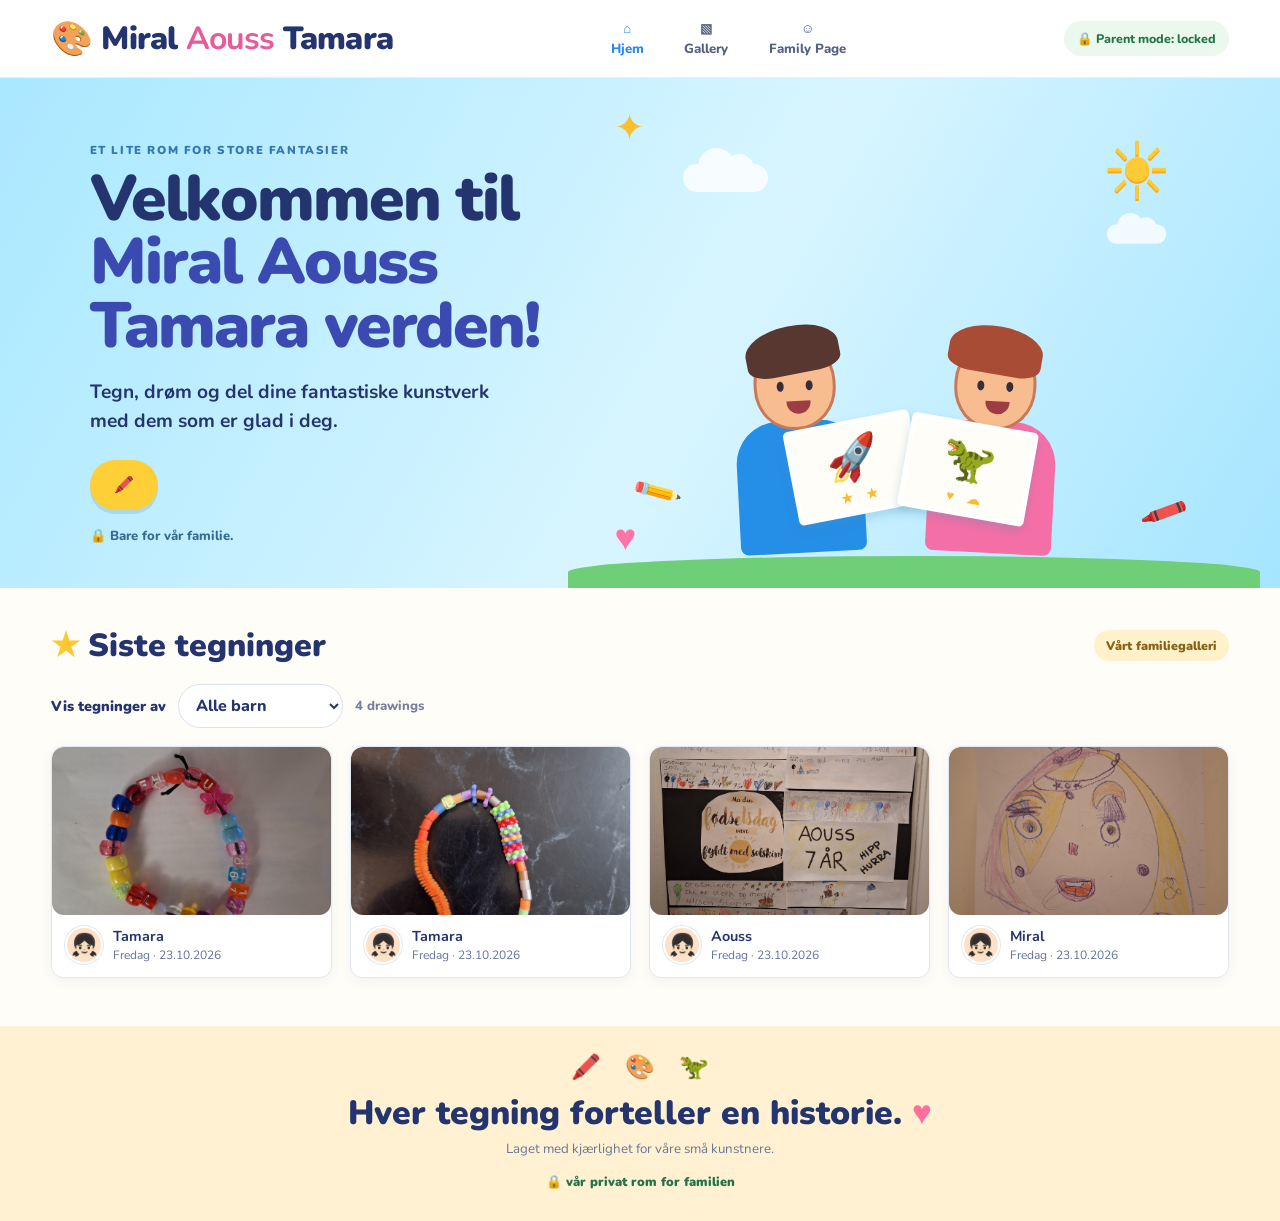
==== commit 189d8476: "modify index file" ====
--- a/index.html
+++ b/index.html
@@ -181,7 +181,7 @@
 
       -->
       </div>
-      <p class="demo-note">These are sample cards to show the design. Add your family's drawings below!</p>
+      <p class="demo-note"></p>
     </section>
 
 <div class="art-viewer" id="artViewer" aria-hidden="true">
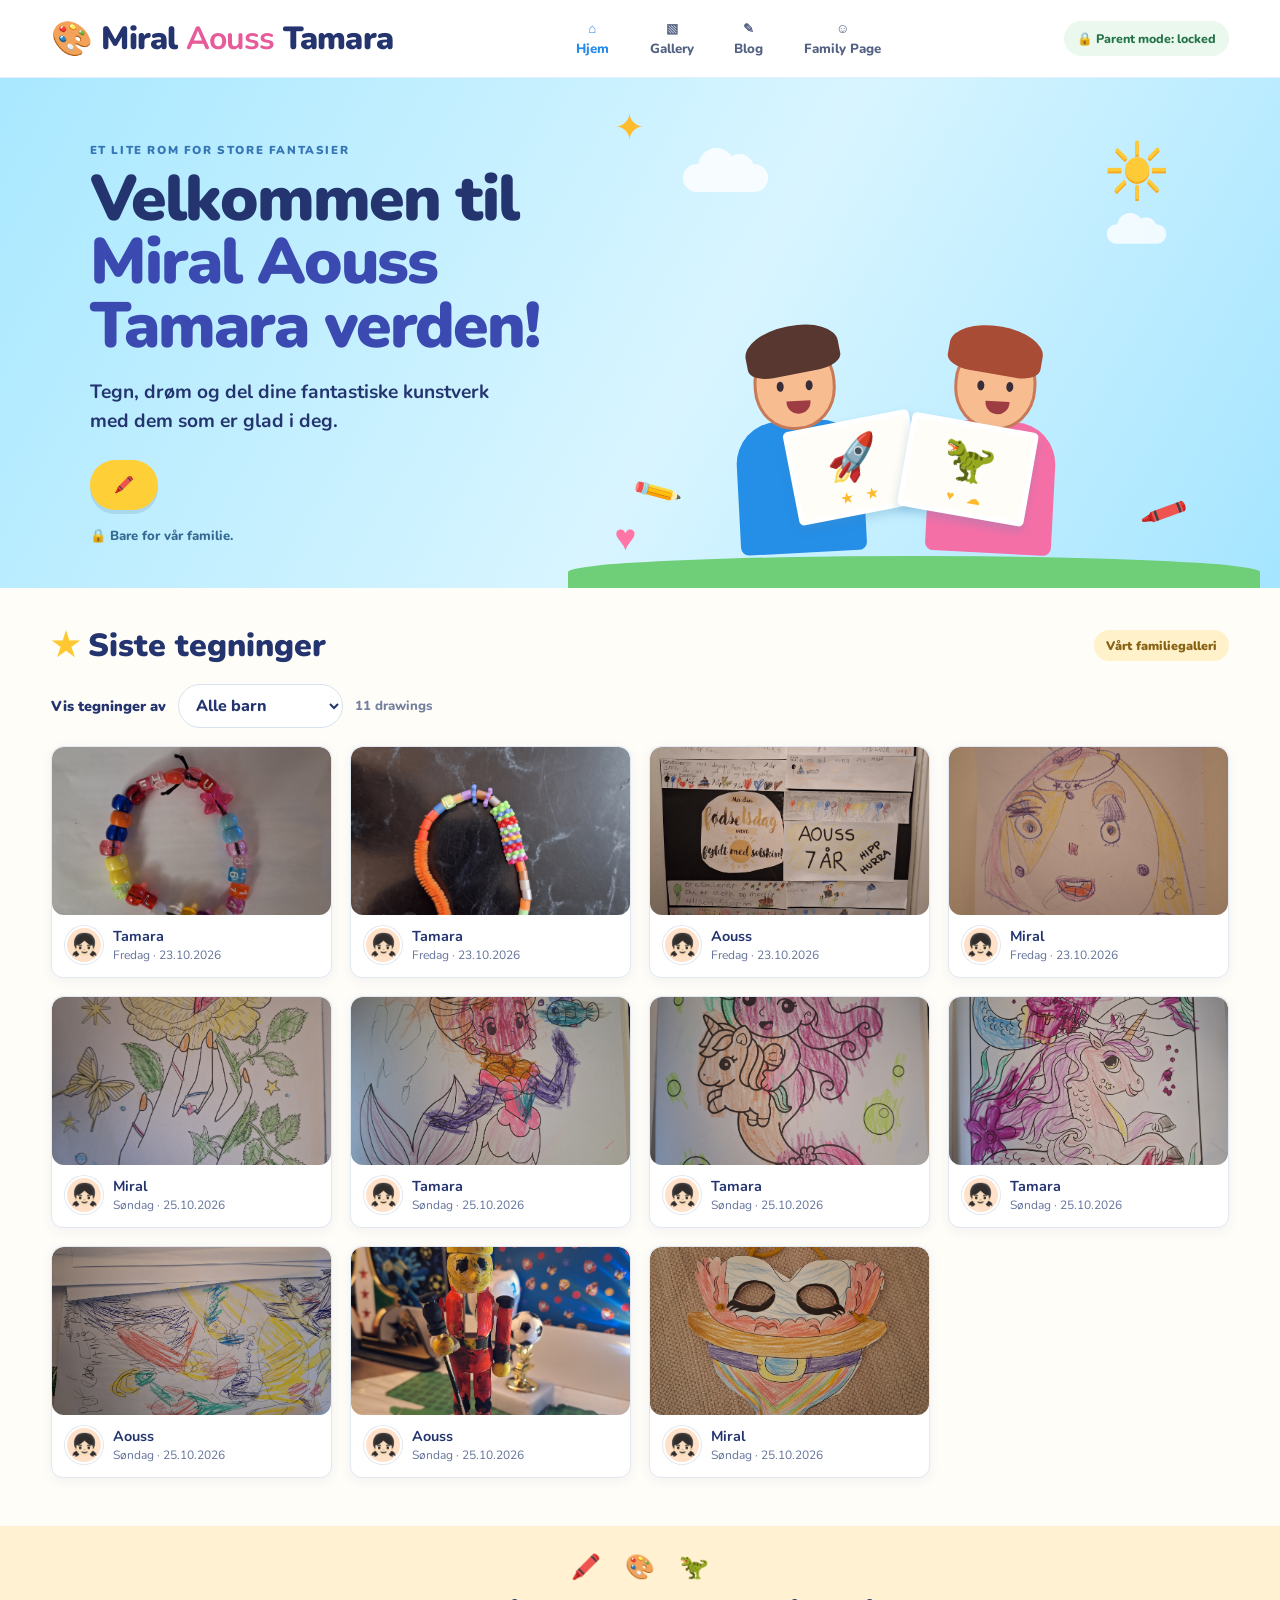
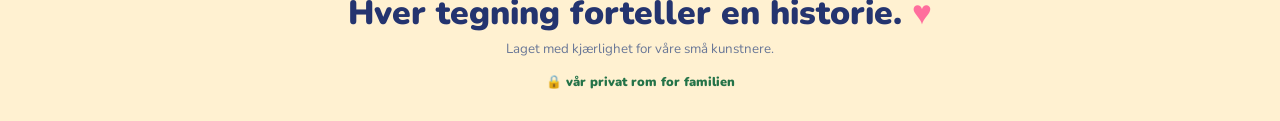
==== commit 4c87976e: "add images" ====
--- a/index.html
+++ b/index.html
@@ -7,6 +7,34 @@
   <title>Miral Aouss Tamara — Kunstgalleri</title>
   <link rel="stylesheet" href="css/styles.css">
   <script src="js/app.js" defer></script>
+
+  <style>
+    /* Blog section styling, matched to the site's playful pastel gallery */
+    .blog-section{padding:clamp(3rem,6vw,5rem) clamp(1rem,5vw,4rem);background:#fffaf1}
+    .blog-section .section-heading{max-width:1100px;margin:0 auto 1.5rem}
+    .blog-intro{max-width:1100px;margin:0 auto 2rem;color:#5e6472;font-size:1rem;line-height:1.7}
+    .blog-grid{max-width:1100px;margin:0 auto;display:grid;grid-template-columns:repeat(3,minmax(0,1fr));gap:1.5rem}
+    .blog-card{overflow:hidden;background:#fff;border:2px solid #f3e8d9;border-radius:22px;box-shadow:0 10px 24px rgba(76,60,45,.08);display:flex;flex-direction:column;min-width:0;transition:transform .2s ease,box-shadow .2s ease}
+    .blog-card:hover{transform:translateY(-4px) rotate(-.3deg);box-shadow:0 16px 30px rgba(76,60,45,.13)}
+    .blog-card-art{min-height:180px;display:grid;place-items:center;position:relative;overflow:hidden;font-size:clamp(3.5rem,7vw,5rem)}
+    .blog-card-art:before,.blog-card-art:after{content:"";position:absolute;border-radius:50%;opacity:.6}
+    .blog-card-art:before{width:110px;height:110px;top:-28px;right:-15px;background:rgba(255,255,255,.55)}
+    .blog-card-art:after{width:65px;height:65px;bottom:-20px;left:-12px;background:rgba(255,255,255,.5)}
+    .blog-art-rainbow{background:#ffe7a8}.blog-art-craft{background:#d9f2e4}.blog-art-imagination{background:#e7e0ff}
+    .blog-card-art span{position:relative;z-index:1;filter:drop-shadow(0 5px 1px rgba(0,0,0,.06))}
+    .blog-card-body{padding:1.25rem;display:flex;flex:1;flex-direction:column;align-items:flex-start}
+    .blog-date{color:#8a718c;text-transform:uppercase;letter-spacing:.08em;font-size:.72rem;font-weight:700;margin-bottom:.65rem}
+    .blog-card h3{color:#33364b;font-size:1.25rem;line-height:1.3;margin:0 0 .65rem}
+    .blog-card p{color:#626779;line-height:1.65;margin:0 0 1rem}
+    .blog-read-more{margin-top:auto;border:0;background:#fff0bd;color:#57452a;border-radius:999px;padding:.65rem 1rem;font:inherit;font-weight:700;cursor:pointer}
+    .blog-read-more:hover,.blog-read-more:focus-visible{background:#ffe18a}
+    .blog-full-story{display:none;margin-top:.9rem!important;padding-top:.9rem;border-top:1px dashed #e7d8c8}
+    .blog-card.is-expanded .blog-full-story{display:block}
+    .blog-card.is-expanded .blog-read-more{background:#dff3e7}
+    @media(max-width:850px){.blog-grid{grid-template-columns:repeat(2,minmax(0,1fr))}}
+    @media(max-width:560px){.blog-grid{grid-template-columns:1fr}.blog-card-art{min-height:155px}}
+  </style>
+
 </head>
 <body>
   <header class="site-header">
@@ -18,6 +46,7 @@
     <nav class="main-nav" id="mainNav" aria-label="Main navigation">
       <a class="nav-link active" href="#home">⌂ <span>Hjem</span></a>
       <a class="nav-link" href="#gallery">▧ <span>Gallery</span></a>
+      <a class="nav-link" href="#blog">✎ <span>Blog</span></a>
       <!--<a class="nav-link" href="#uploadSection">⊕ <span>Post Drawing</span></a>-->
       <a class="nav-link" href="#family">☺ <span>Family Page</span></a>
     </nav>
@@ -137,6 +166,128 @@
     <div>
       <strong>Miral</strong>
       <small>Fredag · 23.10.2026</small>
+    </div>
+  </div>
+</article>
+<article class="art-card" data-artist="Miral">
+  <div class="artwork">
+    <img
+      src="media/miral2.jpg"
+      alt="Miral's colorful drawing of a house, sunshine, flowers and a tree"
+      class="artwork-image"
+    >
+  </div>
+
+  <div class="art-meta">
+    <span class="avatar avatar-peach">👧🏻</span>
+    <div>
+      <strong>Miral</strong>
+      <small>Søndag · 25.10.2026</small>
+    </div>
+  </div>
+</article>
+<article class="art-card" data-artist="Tamara">
+  <div class="artwork">
+    <img
+      src="media/tamara3.jpg"
+      alt="Miral's colorful drawing of a house, sunshine, flowers and a tree"
+      class="artwork-image"
+    >
+  </div>
+
+  <div class="art-meta">
+    <span class="avatar avatar-peach">👧🏻</span>
+    <div>
+      <strong>Tamara</strong>
+      <small>Søndag · 25.10.2026</small>
+    </div>
+  </div>
+  </article>
+  <article class="art-card" data-artist="Tamara">
+  <div class="artwork">
+    <img
+      src="media/tamara4.jpg"
+      alt="Miral's colorful drawing of a house, sunshine, flowers and a tree"
+      class="artwork-image"
+    >
+  </div>
+
+  <div class="art-meta">
+    <span class="avatar avatar-peach">👧🏻</span>
+    <div>
+      <strong>Tamara</strong>
+      <small>Søndag · 25.10.2026</small>
+    </div>
+  </div>
+  </article>
+    <article class="art-card" data-artist="Tamara">
+  <div class="artwork">
+    <img
+      src="media/tamara5.jpg"
+      alt="Miral's colorful drawing of a house, sunshine, flowers and a tree"
+      class="artwork-image"
+    >
+  </div>
+
+  <div class="art-meta">
+    <span class="avatar avatar-peach">👧🏻</span>
+    <div>
+      <strong>Tamara</strong>
+      <small>Søndag · 25.10.2026</small>
+    </div>
+  </div>
+  </article>
+
+     <article class="art-card" data-artist="Aouss">
+  <div class="artwork">
+    <img
+      src="media/aouss2.jpg"
+      alt="Miral's colorful drawing of a house, sunshine, flowers and a tree"
+      class="artwork-image"
+    >
+  </div>
+
+  <div class="art-meta">
+    <span class="avatar avatar-peach">👧🏻</span>
+    <div>
+      <strong>Aouss</strong>
+      <small>Søndag · 25.10.2026</small>
+    </div>
+  </div>
+  </article>
+
+  <article class="art-card" data-artist="Aouss">
+  <div class="artwork">
+    <img
+      src="media/aouss3.jpg"
+      alt="Miral's colorful drawing of a house, sunshine, flowers and a tree"
+      class="artwork-image"
+    >
+  </div>
+
+  <div class="art-meta">
+    <span class="avatar avatar-peach">👧🏻</span>
+    <div>
+      <strong>Aouss</strong>
+      <small>Søndag · 25.10.2026</small>
+    </div>
+  </div>
+  </article>
+
+  <article class="art-card" data-artist="Miral">
+  <div class="artwork">
+    <img
+      src="media/miral3.jpg"
+      alt="Miral's colorful drawing of a house, sunshine, flowers and a tree"
+      class="artwork-image"
+    >
+  </div>
+
+  <div class="art-meta">
+    <span class="avatar avatar-peach">👧🏻</span>
+    <div>
+      <strong>Miral</strong>
+      <small>Søndag · 25.10.2026</small>
     </div>
   </div>
 </article>
@@ -241,6 +392,62 @@
       </div>
     </section>
    -->
+
+    <!--
+   <section class="blog-section" id="blog">
+      <div class="section-heading">
+        <h2><span class="heading-star">★</span>Our Little Stories</h2>
+        <span class="family-label">Creative adventures</span>
+      </div>
+      <p class="blog-intro">A little space for big imaginations. Read the stories behind our drawings, discover fun art activities, and celebrate every little masterpiece.</p>
+      <div class="blog-grid">
+        <article class="blog-card">
+          <div class="blog-card-art blog-art-rainbow" aria-hidden="true"><span>🌈</span></div>
+          <div class="blog-card-body">
+            <span class="blog-date">October 25, 2026 · Our little artists</span>
+            <h3>The Day We Painted a Rainbow</h3>
+            <p>Every color has a little bit of magic. Today, we used our imagination to make a bright and happy rainbow.</p>
+            <p class="blog-full-story">We picked our favorite colors and brought them together on paper. Some lines were wiggly, some colors were bold, and every detail was special. The best part was seeing how each artist made the rainbow their own. There is no wrong way to create art!</p>
+            <button class="blog-read-more" type="button" aria-expanded="false">Read the story →</button>
+          </div>
+        </article>
+        <article class="blog-card">
+          <div class="blog-card-art blog-art-craft" aria-hidden="true"><span>✂️</span></div>
+          <div class="blog-card-body">
+            <span class="blog-date">Creative time · Family activity</span>
+            <h3>A Little Craft, A Lot of Fun</h3>
+            <p>Paper, colors, and a big imagination are all we need for a creative afternoon together.</p>
+            <p class="blog-full-story">We gathered our paper, crayons, and safe craft supplies and started making something new. Everyone had a different idea, and that is what made the activity fun. Try it at home: choose three colors, draw a shape, and turn it into anything you can imagine.</p>
+            <button class="blog-read-more" type="button" aria-expanded="false">Read the story →</button>
+          </div>
+        </article>
+        <article class="blog-card">
+          <div class="blog-card-art blog-art-imagination" aria-hidden="true"><span>🚀</span></div>
+          <div class="blog-card-body">
+            <span class="blog-date">Our imagination · Story time</span>
+            <h3>Where Will Our Imagination Take Us?</h3>
+            <p>A drawing can become a rocket, a friendly dinosaur, or a whole new world. The adventure starts with one line.</p>
+            <p class="blog-full-story">What if a rocket could visit a planet made of candy? What if a dinosaur wanted to be an artist? We can invent any story we like when we draw. Next time you make a picture, look closely and ask yourself: what is happening in my artwork, and what happens next?</p>
+            <button class="blog-read-more" type="button" aria-expanded="false">Read the story →</button>
+          </div>
+        </article>
+      </div>
+    </section>
+    <script>
+      document.addEventListener("DOMContentLoaded", function () {
+        document.querySelectorAll(".blog-read-more").forEach(function (button) {
+          button.addEventListener("click", function () {
+            const card = button.closest(".blog-card");
+            const expanded = card.classList.toggle("is-expanded");
+            button.setAttribute("aria-expanded", String(expanded));
+            button.textContent = expanded ? "Show less ↑" : "Read the story →";
+          });
+        });
+      });
+    </script>
+   
+    -->
+
   </main>
 
   <footer class="site-footer" id="family">
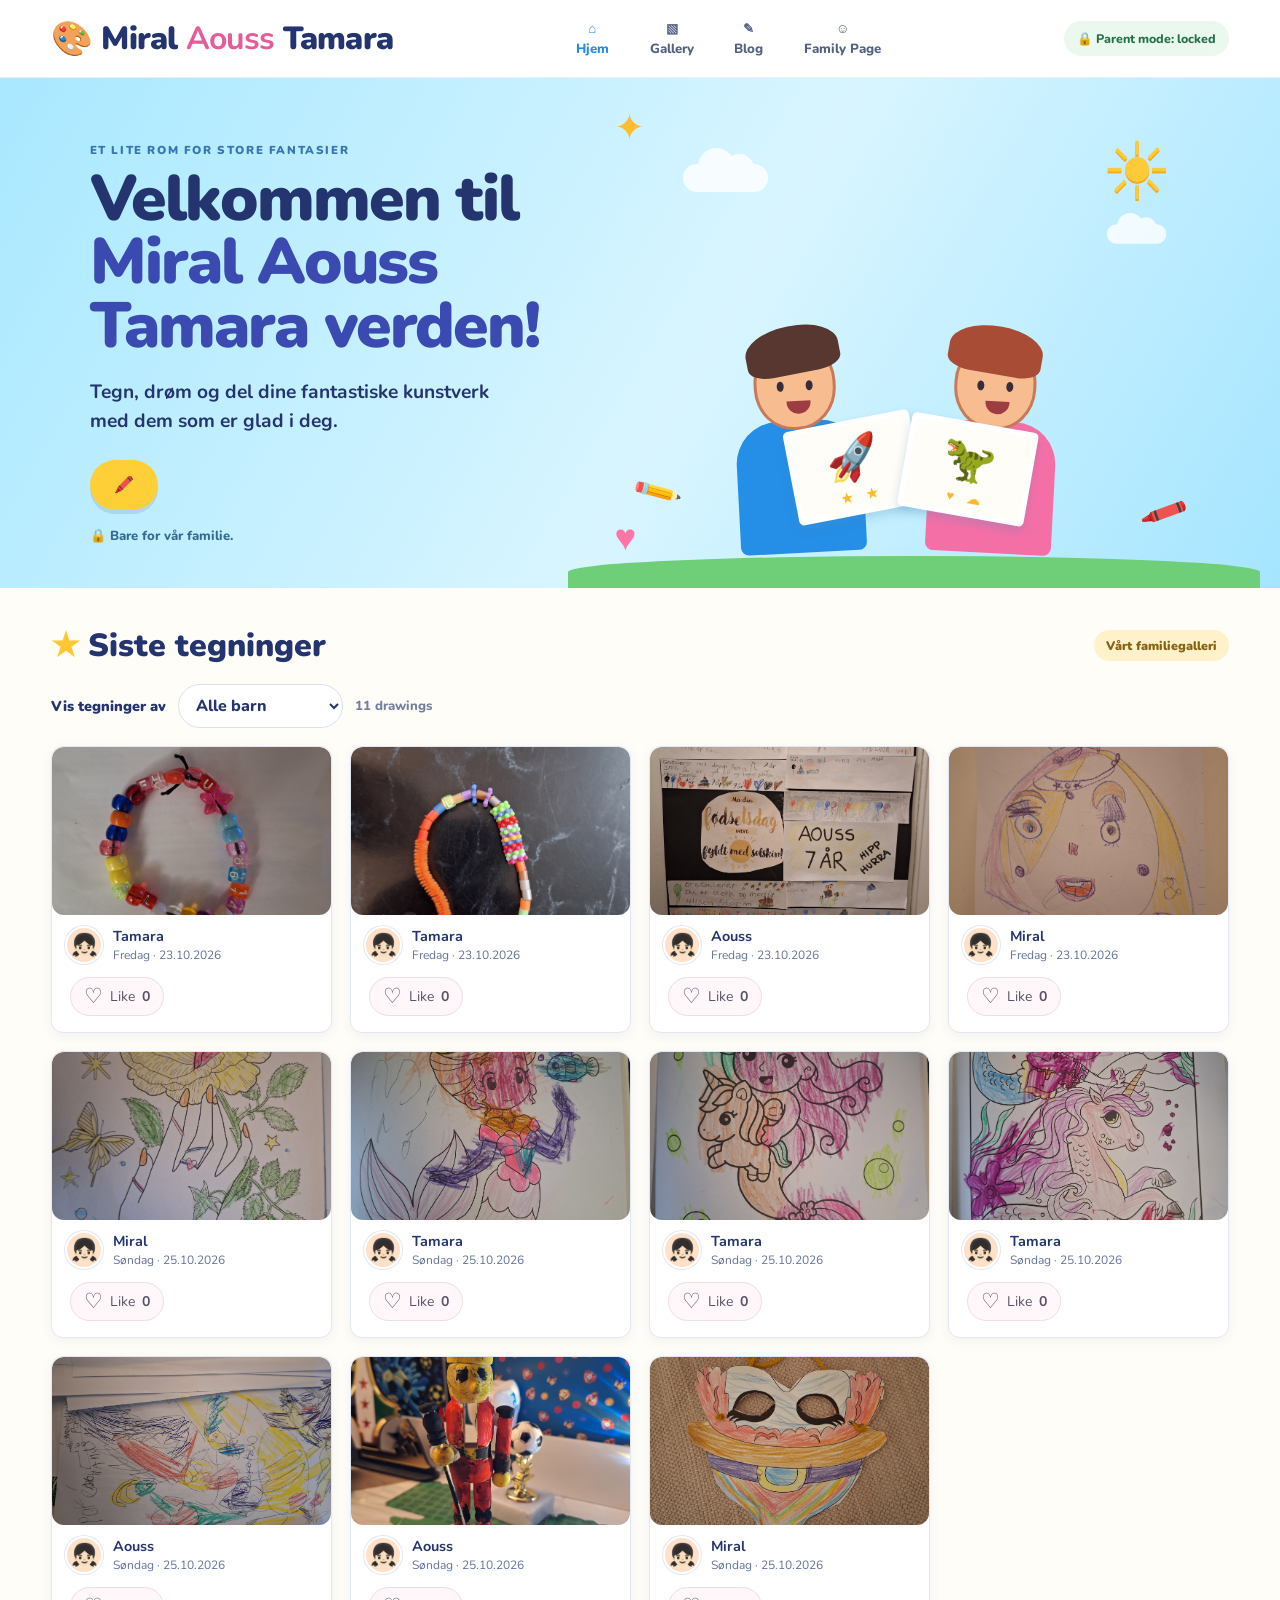
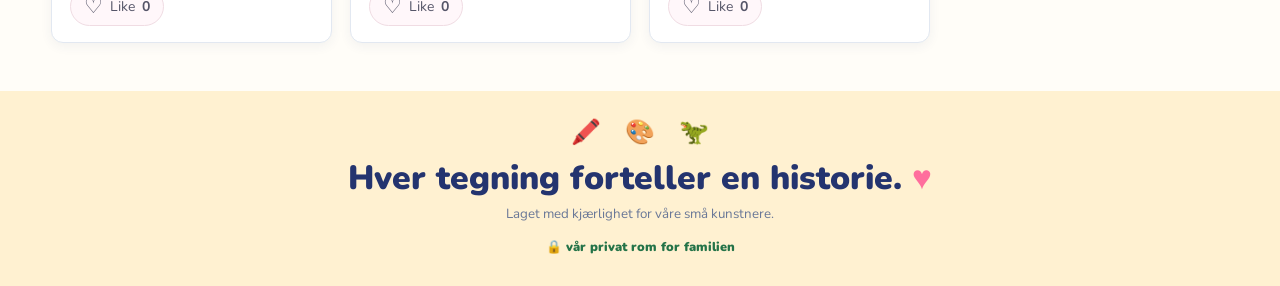
==== commit ebe56925: "add like button" ====
--- a/index.html
+++ b/index.html
@@ -35,6 +35,18 @@
     @media(max-width:560px){.blog-grid{grid-template-columns:1fr}.blog-card-art{min-height:155px}}
   </style>
 
+
+  <style>
+    .art-actions{display:flex;justify-content:flex-start;padding:0 18px 16px}
+    .like-button{display:inline-flex;align-items:center;gap:7px;padding:8px 13px;border:1px solid #f0dce3;border-radius:20px;background:#fff7fa;color:#555568;font:inherit;font-size:14px;cursor:pointer;transition:background .2s ease,transform .2s ease}
+    .like-button:hover{background:#ffe8ef;transform:translateY(-1px)}
+    .like-button:focus-visible{outline:3px solid #dba8f5;outline-offset:3px}
+    .like-button.liked{background:#ffe4ec;color:#e34b78;border-color:#f5b8cb}
+    .like-heart{font-size:21px;line-height:1}
+    .like-button.liked .like-heart{color:#e34b78}
+    .like-count{font-weight:700;min-width:1ch}
+  </style>
+
 </head>
 <body>
   <header class="site-header">
@@ -117,6 +129,14 @@
       <small>Fredag · 23.10.2026</small>
     </div>
   </div>
+
+  <div class="art-actions">
+    <button class="like-button" type="button" aria-pressed="false" aria-label="Like this drawing">
+      <span class="like-heart" aria-hidden="true">♡</span>
+      <span class="like-text">Like</span>
+      <span class="like-count">0</span>
+    </button>
+  </div>
 </article>
 <article class="art-card" data-artist="Tamara">
   <div class="artwork">
@@ -134,6 +154,13 @@
       <small>Fredag · 23.10.2026</small>
     </div>
   </div>
+   <div class="art-actions">
+    <button class="like-button" type="button" aria-pressed="false">
+      <span class="like-heart">♡</span>
+      <span class="like-text">Like</span>
+      <span class="like-count">0</span>
+    </button>
+  </div>
 </article>
 <article class="art-card" data-artist="Aouss">
   <div class="artwork">
@@ -151,6 +178,14 @@
       <small>Fredag · 23.10.2026</small>
     </div>
   </div>
+
+  <div class="art-actions">
+    <button class="like-button" type="button" aria-pressed="false" aria-label="Like this drawing">
+      <span class="like-heart" aria-hidden="true">♡</span>
+      <span class="like-text">Like</span>
+      <span class="like-count">0</span>
+    </button>
+  </div>
 </article>
 <article class="art-card" data-artist="Miral">
   <div class="artwork">
@@ -168,6 +203,14 @@
       <small>Fredag · 23.10.2026</small>
     </div>
   </div>
+
+  <div class="art-actions">
+    <button class="like-button" type="button" aria-pressed="false" aria-label="Like this drawing">
+      <span class="like-heart" aria-hidden="true">♡</span>
+      <span class="like-text">Like</span>
+      <span class="like-count">0</span>
+    </button>
+  </div>
 </article>
 <article class="art-card" data-artist="Miral">
   <div class="artwork">
@@ -185,6 +228,14 @@
       <small>Søndag · 25.10.2026</small>
     </div>
   </div>
+
+  <div class="art-actions">
+    <button class="like-button" type="button" aria-pressed="false" aria-label="Like this drawing">
+      <span class="like-heart" aria-hidden="true">♡</span>
+      <span class="like-text">Like</span>
+      <span class="like-count">0</span>
+    </button>
+  </div>
 </article>
 <article class="art-card" data-artist="Tamara">
   <div class="artwork">
@@ -202,7 +253,15 @@
       <small>Søndag · 25.10.2026</small>
     </div>
   </div>
-  </article>
+
+  <div class="art-actions">
+    <button class="like-button" type="button" aria-pressed="false" aria-label="Like this drawing">
+      <span class="like-heart" aria-hidden="true">♡</span>
+      <span class="like-text">Like</span>
+      <span class="like-count">0</span>
+    </button>
+  </div>
+</article>
   <article class="art-card" data-artist="Tamara">
   <div class="artwork">
     <img
@@ -219,7 +278,15 @@
       <small>Søndag · 25.10.2026</small>
     </div>
   </div>
-  </article>
+
+  <div class="art-actions">
+    <button class="like-button" type="button" aria-pressed="false" aria-label="Like this drawing">
+      <span class="like-heart" aria-hidden="true">♡</span>
+      <span class="like-text">Like</span>
+      <span class="like-count">0</span>
+    </button>
+  </div>
+</article>
     <article class="art-card" data-artist="Tamara">
   <div class="artwork">
     <img
@@ -236,7 +303,15 @@
       <small>Søndag · 25.10.2026</small>
     </div>
   </div>
-  </article>
+
+  <div class="art-actions">
+    <button class="like-button" type="button" aria-pressed="false" aria-label="Like this drawing">
+      <span class="like-heart" aria-hidden="true">♡</span>
+      <span class="like-text">Like</span>
+      <span class="like-count">0</span>
+    </button>
+  </div>
+</article>
 
      <article class="art-card" data-artist="Aouss">
   <div class="artwork">
@@ -254,7 +329,15 @@
       <small>Søndag · 25.10.2026</small>
     </div>
   </div>
-  </article>
+
+  <div class="art-actions">
+    <button class="like-button" type="button" aria-pressed="false" aria-label="Like this drawing">
+      <span class="like-heart" aria-hidden="true">♡</span>
+      <span class="like-text">Like</span>
+      <span class="like-count">0</span>
+    </button>
+  </div>
+</article>
 
   <article class="art-card" data-artist="Aouss">
   <div class="artwork">
@@ -272,7 +355,15 @@
       <small>Søndag · 25.10.2026</small>
     </div>
   </div>
-  </article>
+
+  <div class="art-actions">
+    <button class="like-button" type="button" aria-pressed="false" aria-label="Like this drawing">
+      <span class="like-heart" aria-hidden="true">♡</span>
+      <span class="like-text">Like</span>
+      <span class="like-count">0</span>
+    </button>
+  </div>
+</article>
 
   <article class="art-card" data-artist="Miral">
   <div class="artwork">
@@ -289,6 +380,14 @@
       <strong>Miral</strong>
       <small>Søndag · 25.10.2026</small>
     </div>
+  </div>
+
+  <div class="art-actions">
+    <button class="like-button" type="button" aria-pressed="false" aria-label="Like this drawing">
+      <span class="like-heart" aria-hidden="true">♡</span>
+      <span class="like-text">Like</span>
+      <span class="like-count">0</span>
+    </button>
   </div>
 </article>
 
@@ -298,35 +397,99 @@
           <div class="artwork art-house" role="img" aria-label="A colorful house, sunshine, flowers and a tree">
             <span class="sun-drawing">☀️</span><span class="house">🏠</span><span class="tree">🌳</span><span class="flowers">🌷 🌼 🌷</span>
           </div><div class="art-meta"><span class="avatar avatar-peach">👧🏻</span><div><strong>Miral</strong><small>Today · 10:20</small></div></div>
-        </article>
+
+  <div class="art-actions">
+    <button class="like-button" type="button" aria-pressed="false" aria-label="Like this drawing">
+      <span class="like-heart" aria-hidden="true">♡</span>
+      <span class="like-text">Like</span>
+      <span class="like-count">0</span>
+    </button>
+  </div>
+</article>
         <article class="art-card" data-artist="Aouss">
           <div class="artwork art-dino" role="img" aria-label="A friendly green dinosaur drawing"><span>🦕</span><i>✦</i></div>
           <div class="art-meta"><span class="avatar avatar-blue">👦🏻</span><div><strong>Aouss</strong><small>Today · 09:45</small></div></div>
-        </article>
+
+  <div class="art-actions">
+    <button class="like-button" type="button" aria-pressed="false" aria-label="Like this drawing">
+      <span class="like-heart" aria-hidden="true">♡</span>
+      <span class="like-text">Like</span>
+      <span class="like-count">0</span>
+    </button>
+  </div>
+</article>
         <article class="art-card" data-artist="Tamara">
           <div class="artwork art-cat" role="img" aria-label="A cute orange cat drawing"><span>🐱</span><i>♥</i></div>
           <div class="art-meta"><span class="avatar avatar-yellow">👧🏽</span><div><strong>Tamara</strong><small>Yesterday</small></div></div>
-        </article>
+
+  <div class="art-actions">
+    <button class="like-button" type="button" aria-pressed="false" aria-label="Like this drawing">
+      <span class="like-heart" aria-hidden="true">♡</span>
+      <span class="like-text">Like</span>
+      <span class="like-count">0</span>
+    </button>
+  </div>
+</article>
         <article class="art-card" data-artist="Miral">
           <div class="artwork art-space" role="img" aria-label="A rocket flying through space"><span>🚀</span><i>⭐ ✦ 🌙</i></div>
           <div class="art-meta"><span class="avatar avatar-pink">👦🏽</span><div><strong>Miral</strong><small>Yesterday</small></div></div>
-        </article>
+
+  <div class="art-actions">
+    <button class="like-button" type="button" aria-pressed="false" aria-label="Like this drawing">
+      <span class="like-heart" aria-hidden="true">♡</span>
+      <span class="like-text">Like</span>
+      <span class="like-count">0</span>
+    </button>
+  </div>
+</article>
         <article class="art-card" data-artist="Miral">
           <div class="artwork art-butterfly" role="img" aria-label="A colorful butterfly"><span>🦋</span><i>♥ ✿ ♥</i></div>
           <div class="art-meta"><span class="avatar avatar-lilac">👧🏻</span><div><strong>Miral</strong><small>Monday</small></div></div>
-        </article>
+
+  <div class="art-actions">
+    <button class="like-button" type="button" aria-pressed="false" aria-label="Like this drawing">
+      <span class="like-heart" aria-hidden="true">♡</span>
+      <span class="like-text">Like</span>
+      <span class="like-count">0</span>
+    </button>
+  </div>
+</article>
         <article class="art-card" data-artist="Tamara">
           <div class="artwork art-ocean" role="img" aria-label="A dolphin jumping in a blue sea"><span>🐬</span><i>☀️ 〰 〰</i></div>
           <div class="art-meta"><span class="avatar avatar-green">👦🏻</span><div><strong>Tamara</strong><small>Monday</small></div></div>
-        </article>
+
+  <div class="art-actions">
+    <button class="like-button" type="button" aria-pressed="false" aria-label="Like this drawing">
+      <span class="like-heart" aria-hidden="true">♡</span>
+      <span class="like-text">Like</span>
+      <span class="like-count">0</span>
+    </button>
+  </div>
+</article>
         <article class="art-card" data-artist="Aouss">
           <div class="artwork art-mountain" role="img" aria-label="Mountains, trees and a river"><span>🏔️</span><i>🌲 🌲 🌲</i></div>
           <div class="art-meta"><span class="avatar avatar-peach">👧🏽</span><div><strong>Aouss</strong><small>Sunday</small></div></div>
-        </article>
+
+  <div class="art-actions">
+    <button class="like-button" type="button" aria-pressed="false" aria-label="Like this drawing">
+      <span class="like-heart" aria-hidden="true">♡</span>
+      <span class="like-text">Like</span>
+      <span class="like-count">0</span>
+    </button>
+  </div>
+</article>
         <article class="art-card" data-artist="Aouss">
           <div class="artwork art-car" role="img" aria-label="A red car on a road"><span>🚗</span><i>🌳 ☁️</i></div>
           <div class="art-meta"><span class="avatar avatar-blue">👦🏽</span><div><strong>Aouss</strong><small>Sunday</small></div></div>
-        </article>
+
+  <div class="art-actions">
+    <button class="like-button" type="button" aria-pressed="false" aria-label="Like this drawing">
+      <span class="like-heart" aria-hidden="true">♡</span>
+      <span class="like-text">Like</span>
+      <span class="like-count">0</span>
+    </button>
+  </div>
+</article>
 
 
 
@@ -456,5 +619,6 @@
     <small>Laget med kjærlighet for våre små kunstnere.</small>
     <div class="footer-lock">🔒 vår privat rom for familien</div>
   </footer>
+
 </body>
 </html>
--- a/css/styles.css
+++ b/css/styles.css
@@ -272,3 +272,50 @@
     left: 12px;
   }
 }
+
+
+
+.art-actions {
+  padding: 0 18px 16px;
+  display: flex;
+  justify-content: flex-start;
+}
+
+.like-button {
+  display: inline-flex;
+  align-items: center;
+  gap: 7px;
+  padding: 8px 13px;
+  border: 1px solid #f0dce3;
+  border-radius: 20px;
+  background: #fff7fa;
+  color: #555568;
+  font: inherit;
+  font-size: 14px;
+  cursor: pointer;
+  transition: background 0.2s, transform 0.2s;
+}
+
+.like-button:hover {
+  background: #ffe8ef;
+  transform: translateY(-1px);
+}
+
+.like-heart {
+  font-size: 21px;
+  line-height: 1;
+}
+
+.like-button.liked {
+  background: #ffe4ec;
+  color: #e34b78;
+  border-color: #f5b8cb;
+}
+
+.like-button.liked .like-heart {
+  color: #e34b78;
+}
+
+.like-count {
+  font-weight: 700;
+}
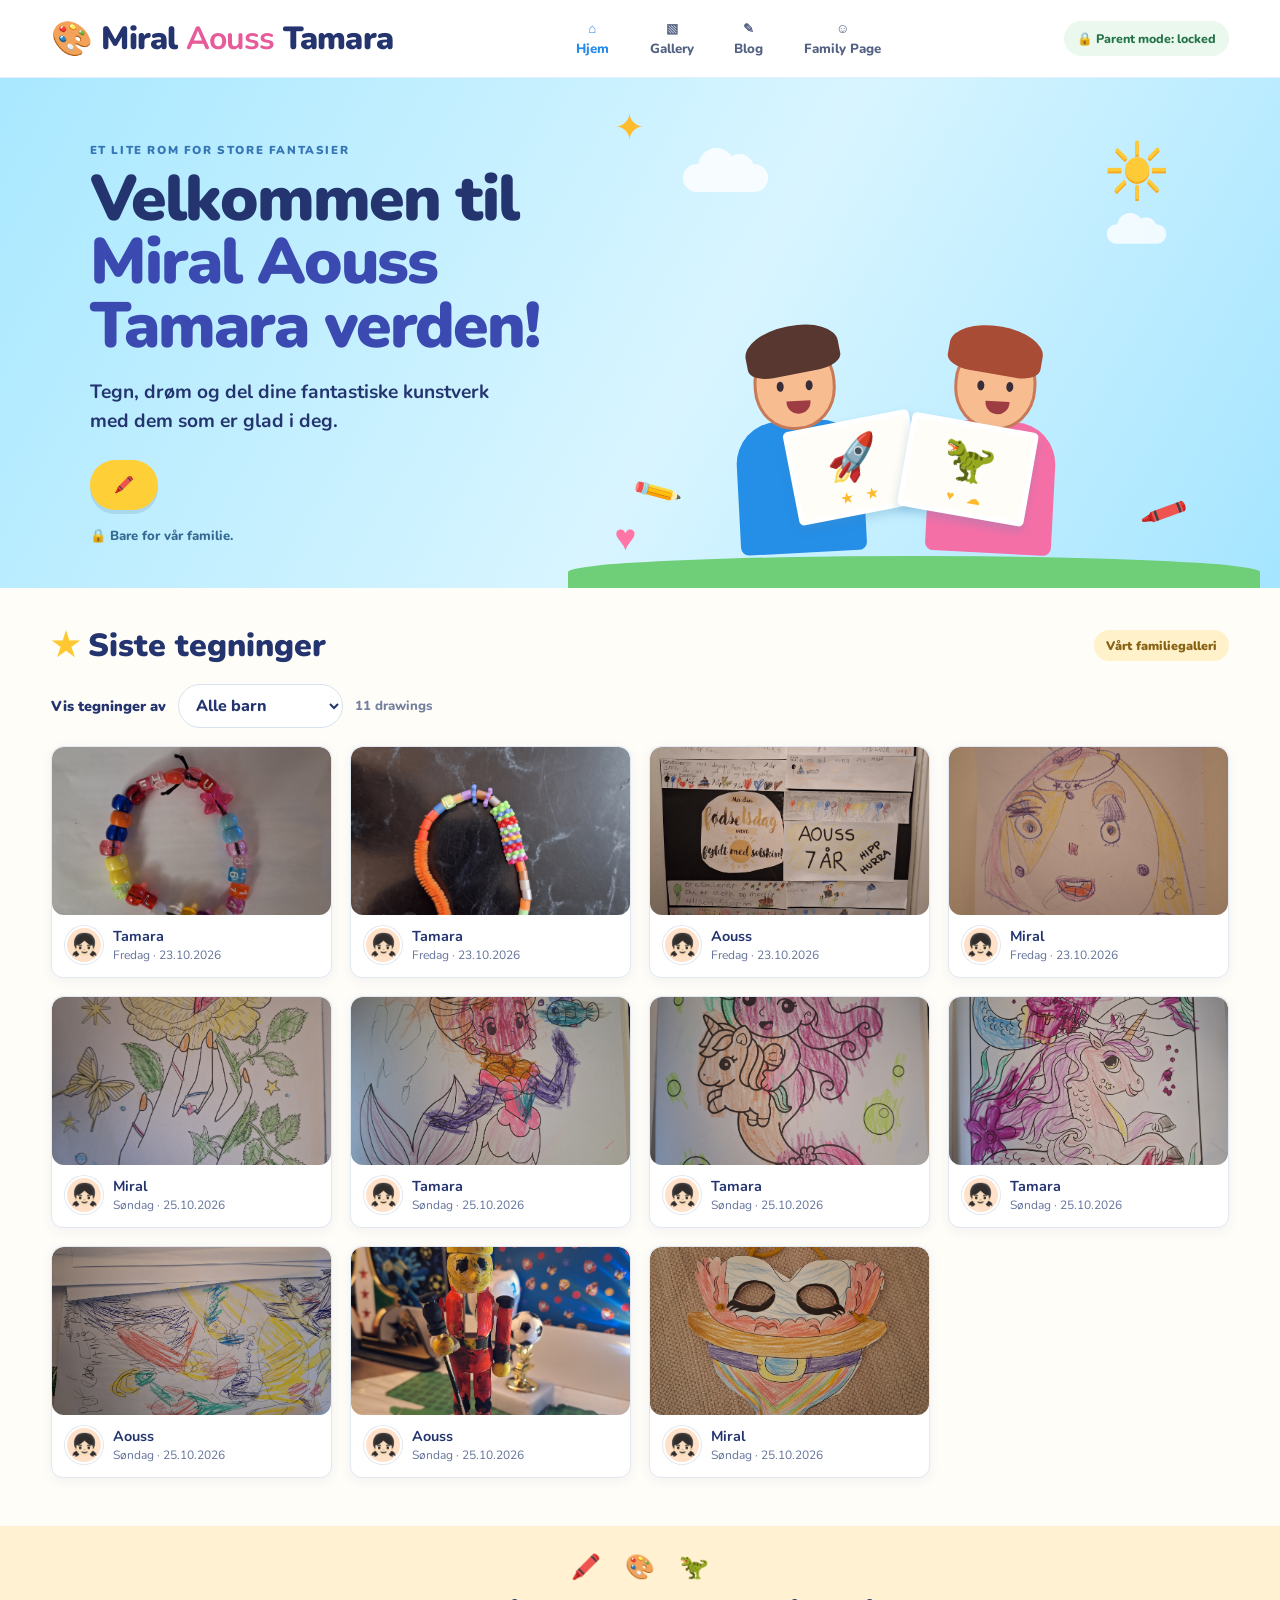
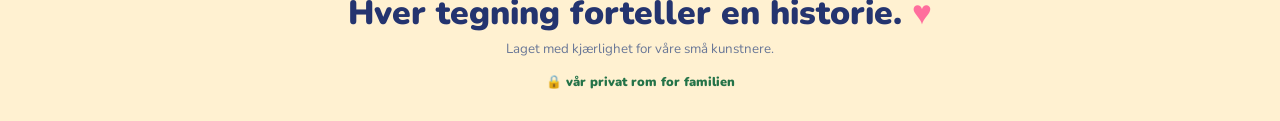
==== commit c2b2535b: "remove like button from the cards" ====
--- a/index.html
+++ b/index.html
@@ -130,13 +130,7 @@
     </div>
   </div>
 
-  <div class="art-actions">
-    <button class="like-button" type="button" aria-pressed="false" aria-label="Like this drawing">
-      <span class="like-heart" aria-hidden="true">♡</span>
-      <span class="like-text">Like</span>
-      <span class="like-count">0</span>
-    </button>
-  </div>
+
 </article>
 <article class="art-card" data-artist="Tamara">
   <div class="artwork">
@@ -154,13 +148,7 @@
       <small>Fredag · 23.10.2026</small>
     </div>
   </div>
-   <div class="art-actions">
-    <button class="like-button" type="button" aria-pressed="false">
-      <span class="like-heart">♡</span>
-      <span class="like-text">Like</span>
-      <span class="like-count">0</span>
-    </button>
-  </div>
+
 </article>
 <article class="art-card" data-artist="Aouss">
   <div class="artwork">
@@ -179,13 +167,7 @@
     </div>
   </div>
 
-  <div class="art-actions">
-    <button class="like-button" type="button" aria-pressed="false" aria-label="Like this drawing">
-      <span class="like-heart" aria-hidden="true">♡</span>
-      <span class="like-text">Like</span>
-      <span class="like-count">0</span>
-    </button>
-  </div>
+
 </article>
 <article class="art-card" data-artist="Miral">
   <div class="artwork">
@@ -204,13 +186,7 @@
     </div>
   </div>
 
-  <div class="art-actions">
-    <button class="like-button" type="button" aria-pressed="false" aria-label="Like this drawing">
-      <span class="like-heart" aria-hidden="true">♡</span>
-      <span class="like-text">Like</span>
-      <span class="like-count">0</span>
-    </button>
-  </div>
+
 </article>
 <article class="art-card" data-artist="Miral">
   <div class="artwork">
@@ -229,13 +205,6 @@
     </div>
   </div>
 
-  <div class="art-actions">
-    <button class="like-button" type="button" aria-pressed="false" aria-label="Like this drawing">
-      <span class="like-heart" aria-hidden="true">♡</span>
-      <span class="like-text">Like</span>
-      <span class="like-count">0</span>
-    </button>
-  </div>
 </article>
 <article class="art-card" data-artist="Tamara">
   <div class="artwork">
@@ -254,13 +223,7 @@
     </div>
   </div>
 
-  <div class="art-actions">
-    <button class="like-button" type="button" aria-pressed="false" aria-label="Like this drawing">
-      <span class="like-heart" aria-hidden="true">♡</span>
-      <span class="like-text">Like</span>
-      <span class="like-count">0</span>
-    </button>
-  </div>
+
 </article>
   <article class="art-card" data-artist="Tamara">
   <div class="artwork">
@@ -279,13 +242,7 @@
     </div>
   </div>
 
-  <div class="art-actions">
-    <button class="like-button" type="button" aria-pressed="false" aria-label="Like this drawing">
-      <span class="like-heart" aria-hidden="true">♡</span>
-      <span class="like-text">Like</span>
-      <span class="like-count">0</span>
-    </button>
-  </div>
+
 </article>
     <article class="art-card" data-artist="Tamara">
   <div class="artwork">
@@ -304,13 +261,7 @@
     </div>
   </div>
 
-  <div class="art-actions">
-    <button class="like-button" type="button" aria-pressed="false" aria-label="Like this drawing">
-      <span class="like-heart" aria-hidden="true">♡</span>
-      <span class="like-text">Like</span>
-      <span class="like-count">0</span>
-    </button>
-  </div>
+
 </article>
 
      <article class="art-card" data-artist="Aouss">
@@ -330,13 +281,6 @@
     </div>
   </div>
 
-  <div class="art-actions">
-    <button class="like-button" type="button" aria-pressed="false" aria-label="Like this drawing">
-      <span class="like-heart" aria-hidden="true">♡</span>
-      <span class="like-text">Like</span>
-      <span class="like-count">0</span>
-    </button>
-  </div>
 </article>
 
   <article class="art-card" data-artist="Aouss">
@@ -356,13 +300,7 @@
     </div>
   </div>
 
-  <div class="art-actions">
-    <button class="like-button" type="button" aria-pressed="false" aria-label="Like this drawing">
-      <span class="like-heart" aria-hidden="true">♡</span>
-      <span class="like-text">Like</span>
-      <span class="like-count">0</span>
-    </button>
-  </div>
+
 </article>
 
   <article class="art-card" data-artist="Miral">
@@ -382,13 +320,6 @@
     </div>
   </div>
 
-  <div class="art-actions">
-    <button class="like-button" type="button" aria-pressed="false" aria-label="Like this drawing">
-      <span class="like-heart" aria-hidden="true">♡</span>
-      <span class="like-text">Like</span>
-      <span class="like-count">0</span>
-    </button>
-  </div>
 </article>
 
 
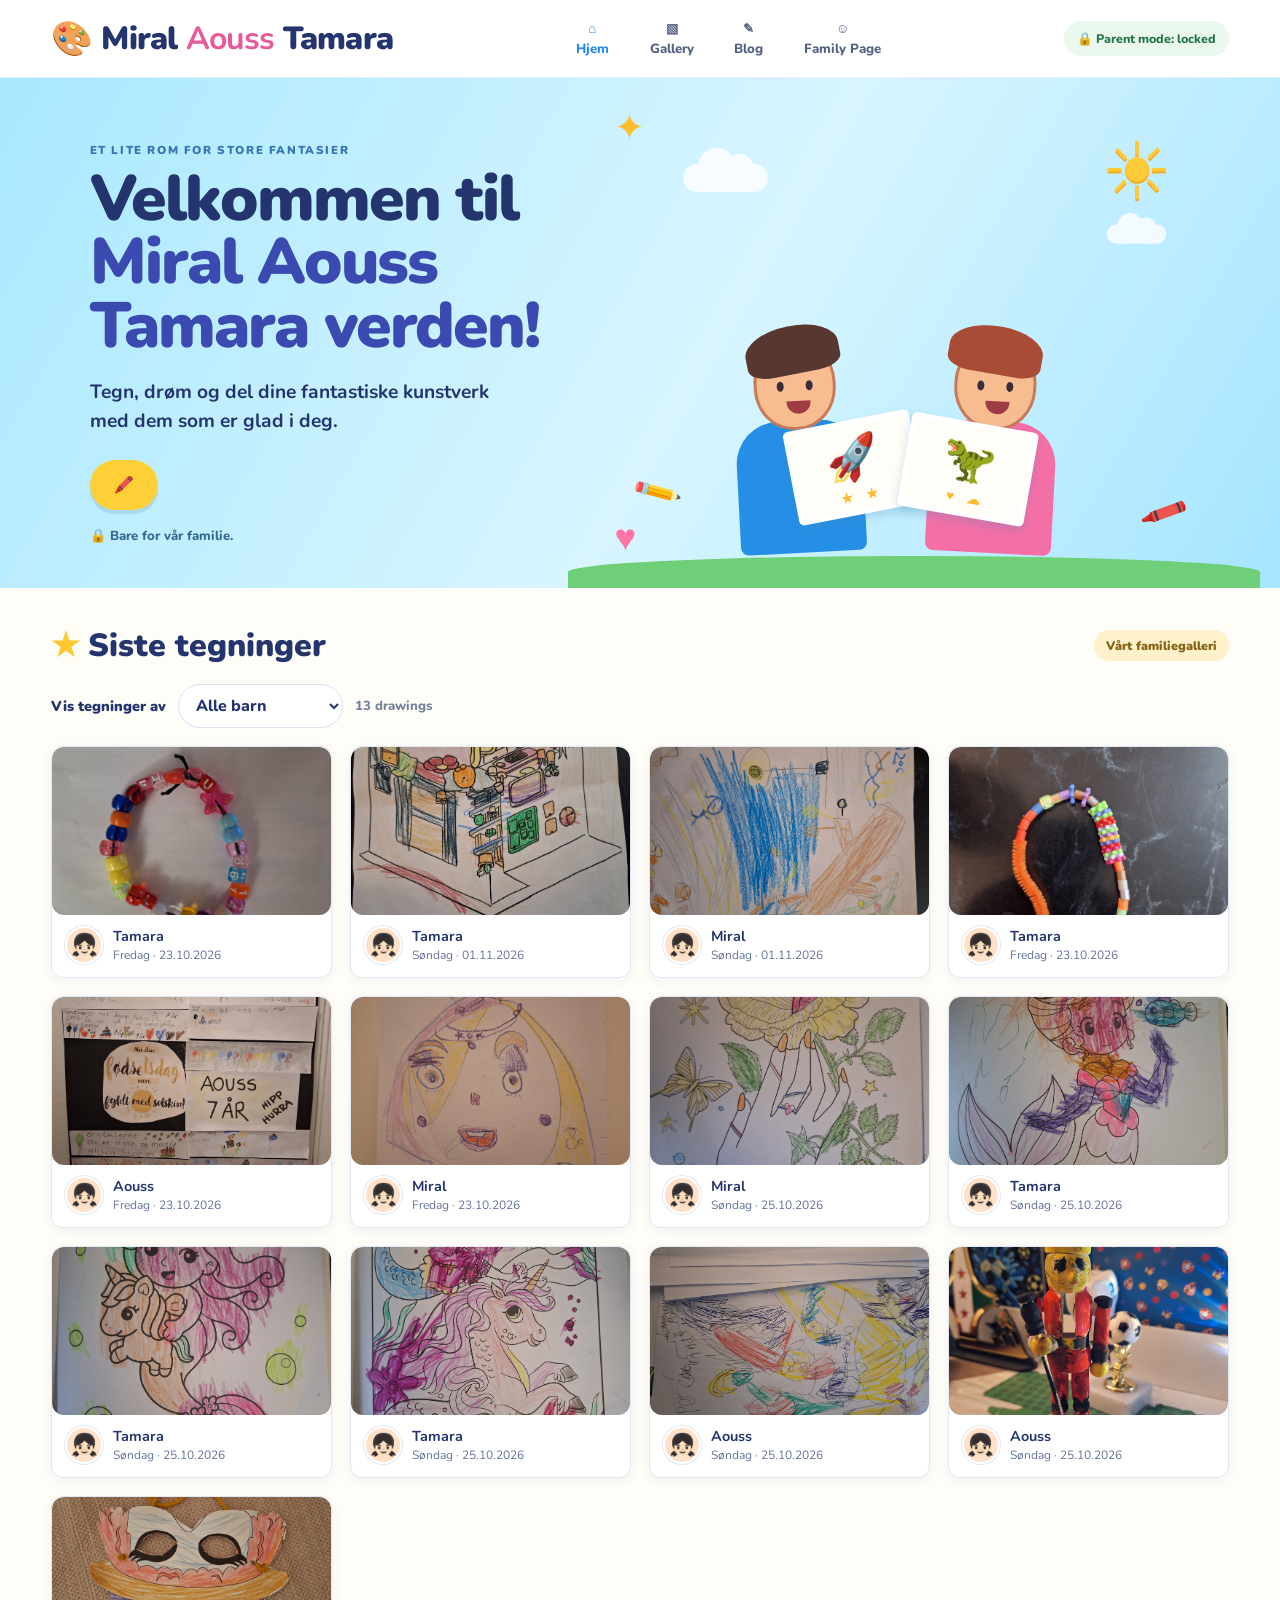
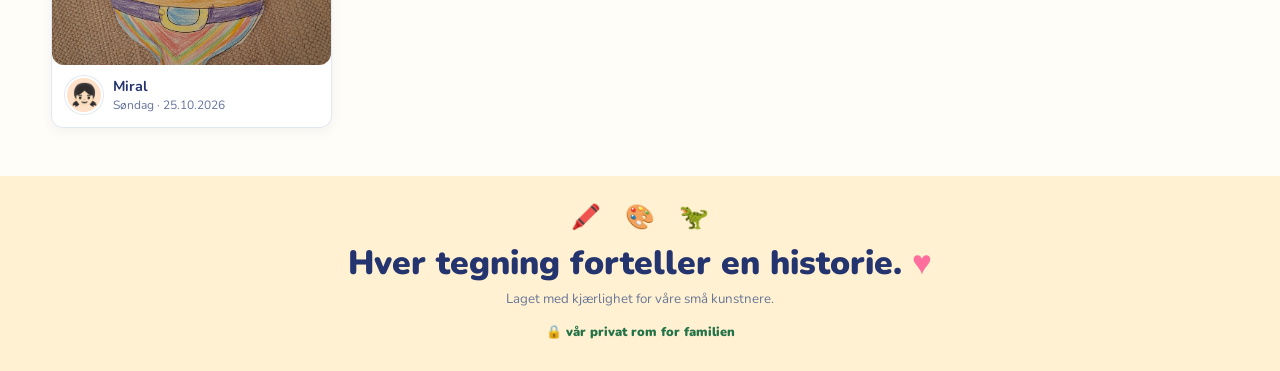
==== commit 1750edd7: "adding new posts" ====
--- a/index.html
+++ b/index.html
@@ -132,6 +132,46 @@
 
 
 </article>
+<article class="art-card" data-artist="Tamara">
+  <div class="artwork">
+    <img
+      src="media/tamara6.jpg"
+      alt="Miral's colorful drawing of a house, sunshine, flowers and a tree"
+      class="artwork-image"
+    >
+  </div>
+
+  <div class="art-meta">
+    <span class="avatar avatar-peach">👧🏻</span>
+    <div>
+      <strong>Tamara</strong>
+      <small>Søndag · 01.11.2026</small>
+    </div>
+  </div>
+
+
+</article>
+
+<article class="art-card" data-artist="Miral">
+  <div class="artwork">
+    <img
+      src="media/miral4.jpg"
+      alt="Miral's colorful drawing of a house, sunshine, flowers and a tree"
+      class="artwork-image"
+    >
+  </div>
+
+  <div class="art-meta">
+    <span class="avatar avatar-peach">👧🏻</span>
+    <div>
+      <strong>Miral</strong>
+      <small>Søndag · 01.11.2026</small>
+    </div>
+  </div>
+
+
+</article>
+
 <article class="art-card" data-artist="Tamara">
   <div class="artwork">
     <img
